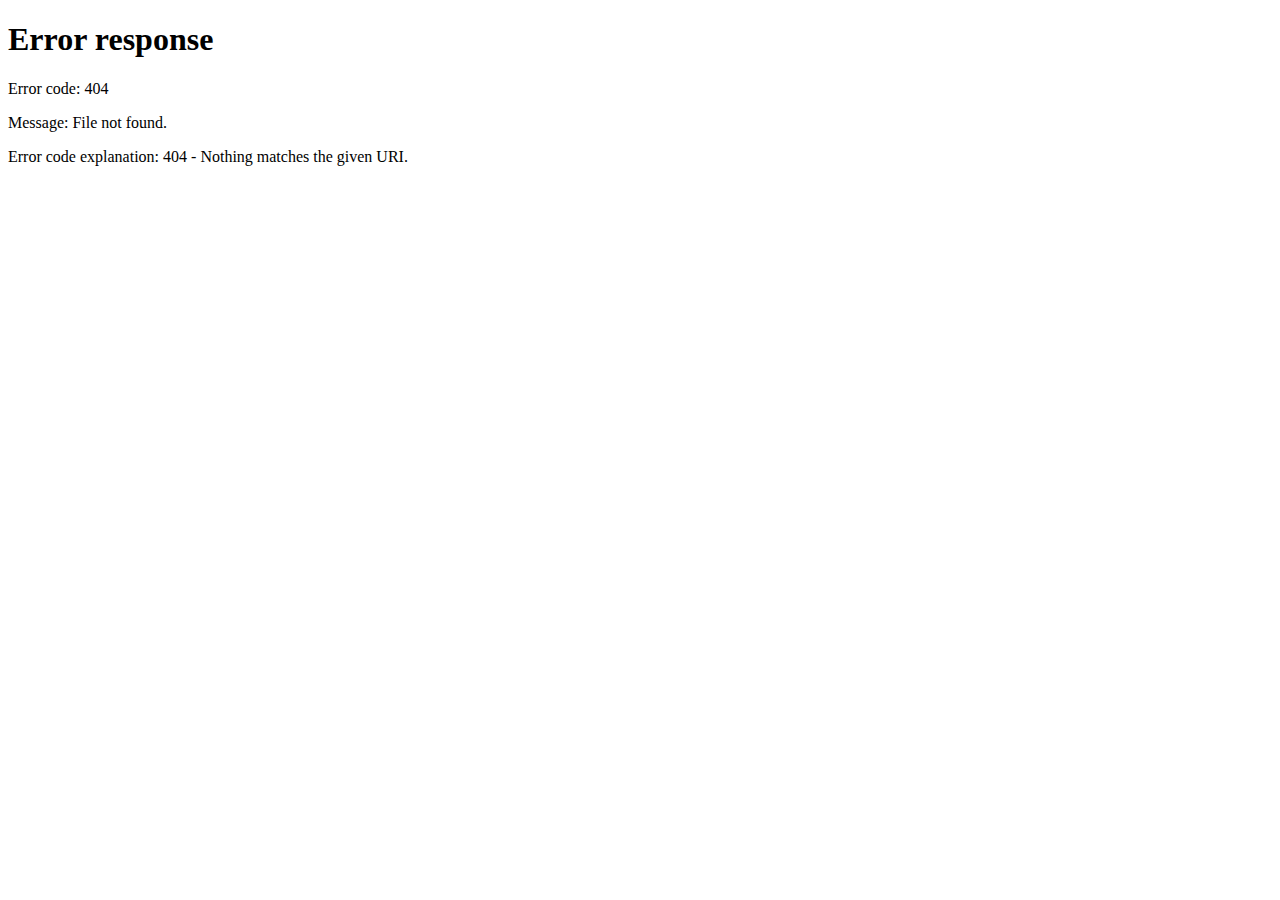
==== index.html @ b24974b9 "Proposition" ====
<!DOCTYPE HTML>
<html style="height: 100%;" lang="en-US">
<head>
    
    <meta http-equiv="Content-Type" content="text/html;charset=utf-8">
    <!-- Created using Storyline 3 - http://www.articulate.com  -->
    <!-- version: 3.2.13213.0 -->

    <title>The Language of Proposition</title>
    <style>
        body {
            background: #ffffff;
            overflow: hidden;
        }

        html, body, table {
            height: 100%;
            width: 100%;
            margin: 0;
            padding: 0;
            border: 0;
        }

        table td {
            vertical-align: middle;
            text-align: center;
        }

        #nosupport {
            background: #f5f5f5;
            margin: 50px 65px;
            border: 1px solid #d5d5d5;
            width: calc(100% - 130px);
            height: calc(100% - 100px);
        }

        p {
            font-family: 'Helvetica Neue', Helvetica, Arial, Verdana, sans-serif;
            font-size: 12pt;
            color: #303030;
        }

        a {
            color: #2D9DDA;
            text-decoration: none !important;
        }

    </style>
    <script>
        var html5Supported = true,
                showWarning = false;

        function displayWarning() {
            if (showWarning) {
                document.getElementById('nosupport').style.visibility = 'visible';
            }
        }

    </script>
    <!--[if lte IE 9]><script>html5Supported = false;</script><![endif]-->

    <script type="text/javascript">

        (function () {

            var settings = {
                lmsEnabled: true,
                tincanEnabled: false,
                aoEnabled: false,
                runtimeOrder: [{"type":"html5","url":"story_html5.html"}],
                warnOnCommitFail: false
            };

            var PARAM_WARN_ON_COMMIT = {name: 'warncommit', value: 1},
                    PARAM_LMS = {name: 'lms', value: 1},
                    PARAM_TINCAN = {name: 'tincan', value: true},
                    PARAM_AO = {name: 'aosupport', value: true};

            var detection = {
                agent: navigator.userAgent,

                flashEnabled: function () {
                    var description, version, flashAX,
                            plugin = navigator.plugins["Shockwave Flash"];

                    if (plugin != null) {
                        description = plugin.description.split(" ");
                        version = Number(description[description.length - 2]);

                        return (version >= 10) || isNaN(version);
                    } else {
                        try {
                            flashAX = new ActiveXObject("ShockwaveFlash.ShockwaveFlash.10");
                            return (flashAX != null);
                        } catch (e) {
                        }
                    }

                    return false;
                },

                html5Enabled: function () {
                    return html5Supported;
                },

                ampEnabled: function () {
                    return ((this.isIOS() && this.isIPad()) || this.isAndroid());
                },

                isIOS: function () {
                    return (this.agent.indexOf("AppleWebKit/") > -1 && this.agent.indexOf("Mobile/") > -1)
                },

                isAndroid: function () {
                    return (this.agent.indexOf("Android") > -1);
                },

                isIPad: function () {
                    return (this.agent.indexOf("iPad") > -1);
                }
            };

            var router = {

                init: function () {
                    var i,
                            redirected = false,
                            order = settings.runtimeOrder,
                            launchMap = {
                                flash: {
                                    isEnabled: 'flashEnabled',
                                    getParams: 'getFlashParams',
                                    delim: '?'
                                },
                                html5: {
                                    isEnabled: 'html5Enabled',
                                    getParams: 'getHtml5Params',
                                    delim: '?'
                                },
                                amp: {
                                    isEnabled: 'ampEnabled',
                                    getParams: 'getAmpParams',
                                    delim: '#'
                                }
                            };

                    if (document.location.search.toLowerCase().indexOf('forceflash') != -1) {
                        this.moveFlashToStartOfOrder(order);
                    }

                    for (i = 0; i < order.length; i++) {
                        var launchInfo = launchMap[order[i].type],
                                url = order[i].url;

                        if (detection[launchInfo.isEnabled]()) {
                            this.redirect(url, this[launchInfo.getParams](), launchInfo.delim);
                            redirected = true;
                            break;
                        }
                    }

                    if (!redirected) {
                        showWarning = true;
                    }
                },

                moveFlashToStartOfOrder: function (order) {
                    var i,
                        flashIndex = -1;
                    for (i = 0; i < order.length; i++) {
                        if (order[i].type == "flash") {
                            flashIndex = i;
                            break;
                        }
                    }
                    if (flashIndex != -1) {
                        order.splice(0, 0, order.splice(flashIndex, 1)[0]);
                    }
                },

                getQueryString: function (params) {
                    params = params || [];
                    var i,
                            queryString = document.location.search.substr(1),
                            paramArr = queryString.length > 0 ? queryString.split('&') : [];

                    for (i = 0; i < params.length; i++) {
                        paramArr.push([params[i].name, params[i].value].join('='));
                    }

                    return paramArr.join('&');
                },

                formatUrl: function (url, params, delim) {
                    delim = delim || '?';

                    var queryString = this.getQueryString(params);

                    if (queryString != null && queryString.length > 0) {
                        return [url, queryString].join(delim);
                    }

                    return url;
                },

                redirect: function (url, params, delim) {
                    window.location.replace(this.formatUrl(url, params, delim));
                },

                getFlashParams: function () {
                    return [];
                },

                getHtml5Params: function () {
                    var params = [];
                    if (settings.tincanEnabled) {
                        params.push(PARAM_TINCAN);
                    } else if (settings.lmsEnabled) {
                        params.push(PARAM_LMS);
                        if (settings.warnOnCommitFail) {
                            params.push(PARAM_WARN_ON_COMMIT);
                        }
                    }

                    return params;
                },

                getAmpParams: function () {
                    var tincanProto = settings.aoEnabled || settings.tincanEnabled,
                            params = [];
                    // build AMP params
                    if (tincanProto) {
                        params.push(PARAM_TINCAN);
                        if (settings.aoEnabled) {
                            params.push(PARAM_AO);
                        }
                    }
                    return params;
                }
            };

            router.init();
        })();

    </script>
</head>
<body onload="displayWarning()" style="height: 100%;">
<div id="nosupport" style="visibility: hidden;">
    <table>
        <tr>
            <td>
                <p>
                    <svg xmlns="http://www.w3.org/2000/svg" width="90.2" height="74.9" viewBox="0 0 90 75" version="1.1">
                        <g transform="scale(.1)">
                            <path d="m409 7c54-25 106 20 130 66 106 170 213 340 320 510 17 28 32 63 19 96-14 36-55 51-91 51-224 1-448 0-672 0-35 1-76-3-100-33-26-32-15-77 5-108 107-173 216-344 324-517 16-26 35-53 65-65z"
                                  fill="#4c4c4c"/>
                            <path d="m419 57c26-20 55 4 68 27 109 174 218 348 328 522 9 17 23 35 17 55-11 20-36 18-55 19-224 0-447 0-670 0-20-1-46 1-57-19-5-18 6-34 14-48 109-174 218-348 327-522 9-12 17-25 28-34z"
                                  fill="#f5f5f5"/>
                            <path d="m429 179c25-12 58 8 56 35-1 81-5 161-10 242 2 32-49 39-57 9-7-73-6-146-11-219-1-24-4-56 22-67zM430 539 430 539 430 539c45-24 80 53 32 72-45 24-80-53-32-72z"
                                  fill="#4c4c4c"/>
                        </g>
                    </svg>
                </p>
                <p>This course cannot be played because your web browser does not support HTML5.</p>
                <p><a href=""></a></p>

            </td>
        </tr>
    </table>
</div>
</body>
</html>
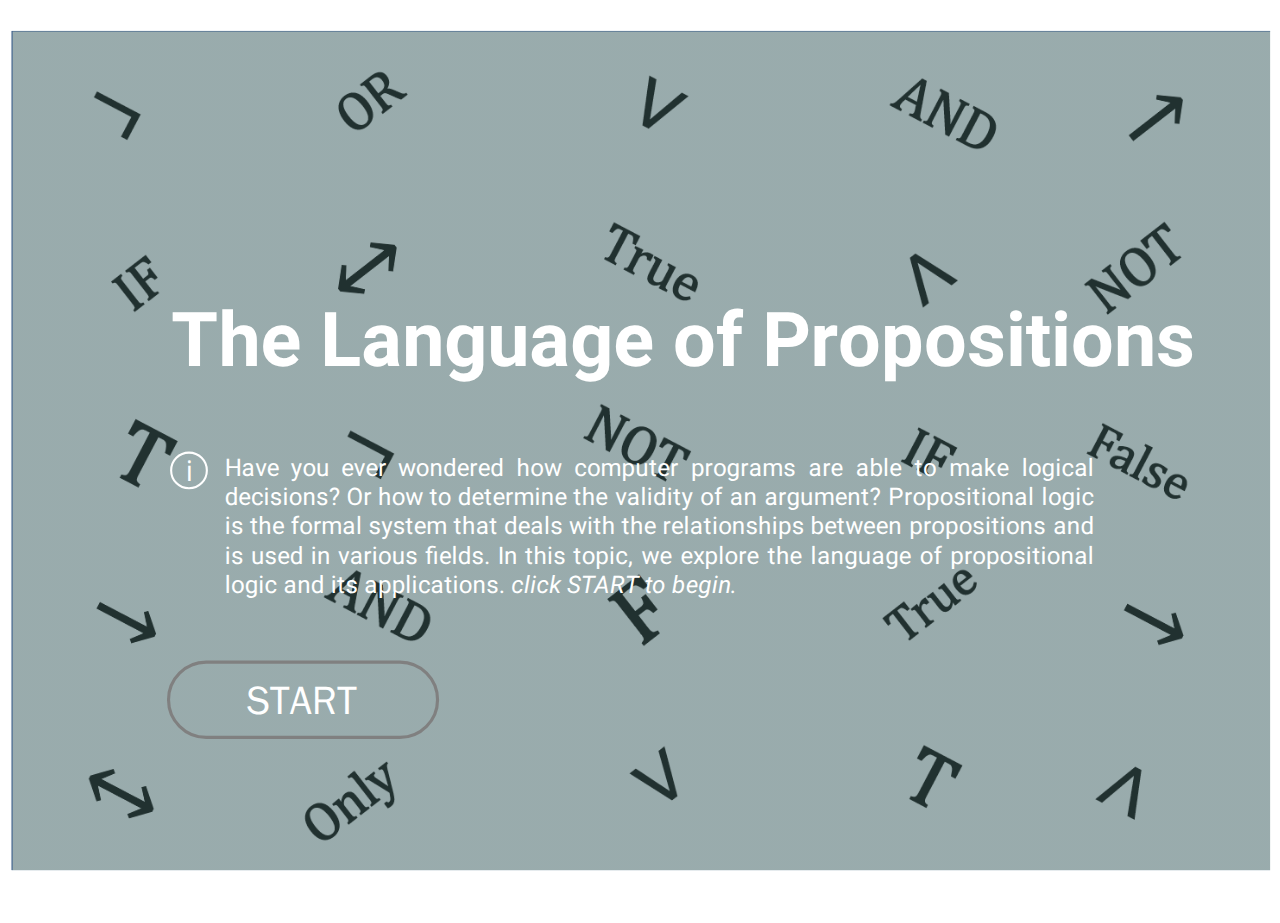
==== commit f564713e: "change" ====
--- a/index.html
+++ b/index.html
@@ -1,272 +1,105 @@
-<!DOCTYPE HTML>
-<html style="height: 100%;" lang="en-US">
+<!doctype html>
+<html lang="en-US">
 <head>
+  <meta charset="utf-8" />
+  <!-- Created using Storyline 3 - http://www.articulate.com  -->
+  <!-- version: 3.2.13213.0 -->
+  <title>The Language of Proposition</title>
+  <meta http-equiv="x-ua-compatible" content="IE=edge" />
+  <meta name="viewport" content="width=device-width, initial-scale=1.0, user-scalable=no, minimal-ui" />
+  <meta name="apple-mobile-web-app-capable" content="yes" />
+
+  <style rel="stylesheet" data-noprefix>.slide-loader{position:absolute;pointer-events:none;left:50%;top:50%;-webkit-animation:spin 1.8s linear infinite;-moz-animation:spin 1.8s linear infinite;-ms-animation:spin 1.8s linear infinite;animation:spin 1.8s linear infinite;width:100px;height:100px;-webkit-transform:translate(-50%, -50%);z-index:10000;background:transparent url("[data-uri]") no-repeat center center}.mobile-chrome-warning{position:fixed;width:300px;height:75px;bottom:0px;background:rgba(0,0,0,0.0001);display:none;pointer-events:none}.mobile-chrome-warning-btn{position:absolute;left:-16px;top:-15px;width:107px;height:107px;background:rgba(0,0,0,0.6);border-radius:50%;border:1px solid rgba(255,255,255,0.2);pointer-events:all;-webkit-transform:scale(0.6)}.mobile-chrome-warning-btn svg{position:absolute;left:60%;top:58%;-webkit-transform:translate(-50%, -50%)}.mobile-chrome-warning-bubble{position:relative;color:white;padding:10px;background:rgba(0,0,0,0.8);border-radius:5px;float:left;margin-left:100px;margin-top:15px;pointer-events:none}.mobile-chrome-warning-bubble:before{position:absolute;top:8.5px;left:-20px;width:30px;height:30px;content:'';display:block;width:0;height:0;border-style:solid;border-width:12.5px 20px 12.5px 0;border-color:transparent rgba(0,0,0,0.8) transparent transparent;pointer-events:none}.is-mobile .swipe-resume-arrow{position:fixed;top:30%;left:50%;-webkit-transform:translate(-50%, 0);width:12%}.is-mobile .mobile-chrome-warning-text{position:fixed;top:56%;left:50%;-webkit-transform:translate(-50%, 0);height:30%;width:80%;line-height:43px;text-align:center;color:#aeb7bd;word-break:break-word;font-size:20px}.slide-loader .mobile-loader-dot{display:none}@-ms-keyframes spin{from{-ms-transform:translate(-50%, -50%) rotate(0deg)}to{-ms-transform:translate(-50%, -50%) rotate(360deg)}}@-moz-keyframes spin{from{-moz-transform:translate(-50%, -50%) rotate(0deg)}to{-moz-transform:translate(-50%, -50%) rotate(360deg)}}@-webkit-keyframes spin{from{-webkit-transform:translate(-50%, -50%) rotate(0deg)}to{-webkit-transform:translate(-50%, -50%) rotate(360deg)}}@keyframes spin{from{transform:translate(-50%, -50%) rotate(0deg)}to{transform:translate(-50%, -50%) rotate(360deg)}}body.is-mobile,body.is-theme-unified{background:black}body.is-theme-unified{background:#1b1a1a}.is-mobile .load-container,.is-theme-unified .load-container{position:absolute;left:0;top:0;width:100%;height:100%;background-color:rgba(0,0,0,0.5);z-index:1;visibility:visible;-webkit-transition:visibility 250ms, opacity 250ms linear;-moz-transition:visibility 250ms, opacity 250ms linear;-mz-transition:visibility 250ms, opacity 250ms linear;transition:visibility 250ms, opacity 250ms linear}.is-mobile .hide-slide-loader .load-container,.is-theme-unified .hide-slide-loader .load-container{opacity:0;visibility:hidden}.is-mobile .slide-loader,.is-theme-unified .slide-loader{-webkit-animation:none;-moz-animation:none;-ms-animation:none;animation:none;background:none;text-align:center;width:120px;height:80px;top:60%}.is-theme-unified .slide-loader{top:50%}.is-mobile .slide-loader .mobile-loader-dot,.is-theme-unified .slide-loader .mobile-loader-dot{width:30px;height:30px;background-color:white;border-radius:100%;display:inline-block;-webkit-animation:slide-loader 1s ease-in-out 0s infinite both;-moz-animation:slide-loader 1s ease-in-out 0s infinite both;-ms-animation:slide-loader 1s ease-in-out 0s infinite both;animation:slide-loader 1s ease-in-out 0s infinite both}.is-mobile .slide-loader .dot1,.is-theme-unified .slide-loader .dot1{-webkit-animation-delay:-0.2s;-moz-animation-delay:-0.2s;-ms-animation-delay:-0.2s;animation-delay:-0.2s}.is-mobile .slide-loader .dot2,.is-theme-unified .slide-loader .dot2{-webkit-animation-delay:-0.1s;-moz-animation-delay:-0.1s;-ms-animation-delay:-0.1s;animation-delay:-0.1s}@-ms-keyframes slide-loader{0%,80%,100%{-ms-transform:scale(0.6)}40%{-ms-transform:scale(0)}}@-moz-keyframes slide-loader{0%,80%,100%{-moz-transform:scale(0.6)}40%{-moz-transform:scale(0)}}@-webkit-keyframes slide-loader{0%,80%,100%{-webkit-transform:scale(0.6)}40%{-webkit-transform:scale(0)}}@keyframes slide-loader{0%,80%,100%{transform:scale(0.6)}40%{transform:scale(0)}}.mobile-load-title-overlay{display:none}.is-mobile .mobile-load-title-overlay{display:block;position:fixed;top:0;right:0;bottom:0;left:0;z-index:999;pointer-events:none}.is-mobile .mobile-load-title-overlay .mobile-load-title{position:relative;height:30%;width:80%;margin:0 auto;line-height:43px;text-align:center;color:#aeb7bd;word-break:break-word}@media only screen and (min-width: 320px) and (orientation: landscape){.is-mobile .mobile-load-title{font-size:28.8px;-moz-transform:translateY(33%);-ms-transform:translateY(33%);-webkit-transform:translateY(33%);transform:translateY(33%)}}@media only screen and (min-width: 320px) and (orientation: portrait){.is-mobile .slide-loader{top:55%}.is-mobile .mobile-load-title{font-size:28.8px;-moz-transform:translateY(35%);-ms-transform:translateY(35%);-webkit-transform:translateY(35%);transform:translateY(35%)}}
+</style>
+
+  
+</head>
+<body class="cs-HTML is-theme-classic" role="application">
+  <!-- 360 -->
+  <script>!function(e){var i=/iPhone/i,o=/iPod/i,n=/iPad/i,t=/(?=.*\bAndroid\b)(?=.*\bMobile\b)/i,d=/Android/i,s=/(?=.*\bAndroid\b)(?=.*\bSD4930UR\b)/i,b=/(?=.*\bAndroid\b)(?=.*\b(?:KFOT|KFTT|KFJWI|KFJWA|KFSOWI|KFTHWI|KFTHWA|KFAPWI|KFAPWA|KFARWI|KFASWI|KFSAWI|KFSAWA)\b)/i,r=/IEMobile/i,h=/(?=.*\bWindows\b)(?=.*\bARM\b)/i,a=/BlackBerry/i,l=/BB10/i,p=/Opera Mini/i,f=/(CriOS|Chrome)(?=.*\bMobile\b)/i,u=/(?=.*\bFirefox\b)(?=.*\bMobile\b)/i,c=new RegExp("(?:Nexus 7|BNTV250|Kindle Fire|Silk|GT-P1000)","i"),w=function(e,i){return e.test(i)},A=function(e){var A=e||navigator.userAgent,v=A.split("[FBAN");return"undefined"!=typeof v[1]&&(A=v[0]),this.apple={phone:w(i,A),ipod:w(o,A),tablet:!w(i,A)&&w(n,A),device:w(i,A)||w(o,A)||w(n,A)},this.amazon={phone:w(s,A),tablet:!w(s,A)&&w(b,A),device:w(s,A)||w(b,A)},this.android={phone:w(s,A)||w(t,A),tablet:!w(s,A)&&!w(t,A)&&(w(b,A)||w(d,A)),device:w(s,A)||w(b,A)||w(t,A)||w(d,A)},this.windows={phone:w(r,A),tablet:w(h,A),device:w(r,A)||w(h,A)},this.other={blackberry:w(a,A),blackberry10:w(l,A),opera:w(p,A),firefox:w(u,A),chrome:w(f,A),device:w(a,A)||w(l,A)||w(p,A)||w(u,A)||w(f,A)},this.seven_inch=w(c,A),this.any=this.apple.device||this.android.device||this.windows.device||this.other.device||this.seven_inch,this.phone=this.apple.phone||this.android.phone||this.windows.phone,this.tablet=this.apple.tablet||this.android.tablet||this.windows.tablet,"undefined"==typeof window?this:void 0},v=function(){var e=new A;return e.Class=A,e};"undefined"!=typeof module&&module.exports&&"undefined"==typeof window?module.exports=A:"undefined"!=typeof module&&module.exports&&"undefined"!=typeof window?module.exports=v():"function"==typeof define&&define.amd?define("isMobile",[],e.isMobile=v()):e.isMobile=v()}(this);</script>
+  <script>window.isMobile.any&&document.body.classList.add('is-mobile')</script>
+
+  <div id="preso"></div>
+  <script>
+    window.globals = {
+      DATA_PATH_BASE: '',
+      lmsPresent: true,
+      tinCanPresent: false,
+      aoSupport: false,
+      scale: 'show all',
+      captureRc: false,
+      browserSize: 'optimal',
+      features: '',
+      themeName: 'classic'
+    };
     
-    <meta http-equiv="Content-Type" content="text/html;charset=utf-8">
-    <!-- Created using Storyline 3 - http://www.articulate.com  -->
-    <!-- version: 3.2.13213.0 -->
+  </script>
+  <script SRC="story_content/user.js" TYPE="text/javascript"></script>
+  <div class="slide-loader"></div>
 
-    <title>The Language of Proposition</title>
-    <style>
-        body {
-            background: #ffffff;
-            overflow: hidden;
-        }
+  <script type="text/javascript">
+    if (window.isMobile.any || window.globals.themeName === 'unified') { var doc = document, loader = doc.body.querySelector('.slide-loader'); [ 1, 2, 3 ].forEach(function(n) { var d = doc.createElement('div'); d.classList.add('mobile-loader-dot'); d.classList.add('dot' + n); loader.appendChild(d);
+      });
+    }
+  </script>
 
-        html, body, table {
-            height: 100%;
-            width: 100%;
-            margin: 0;
-            padding: 0;
-            border: 0;
-        }
+  <div class="mobile-load-title-overlay">
+    <div class="mobile-load-title">The Language of Proposition</div>
+  </div>
+  <script>
+    
+    if (window.autoSpider && window.vInterfaceObject) {
+      document.querySelector('.mobile-load-title-overlay').style.display = 'none';
+    }
+  </script>
 
-        table td {
-            vertical-align: middle;
-            text-align: center;
-        }
+  <div class="mobile-chrome-warning">
+    <div class="mobile-chrome-warning-btn">
+        <svg xmlns="http://www.w3.org/2000/svg" version="1.1" xmlns:xlink="http://www.w3.org/1999/xlink" preserveAspectRatio="none" x="0px" y="0px" width="107px" height="78px" viewBox="0 0 107 78">
 
-        #nosupport {
-            background: #f5f5f5;
-            margin: 50px 65px;
-            border: 1px solid #d5d5d5;
-            width: calc(100% - 130px);
-            height: calc(100% - 100px);
-        }
+          <g id="mobile-chrome-warning-arrow">
+            <path fill="white" stroke="none" d="
+            M 24.1 31.4
+            L 12.05 15.85 0 31.4 8.3 31.4 8.3 54 15.25 54 15.25 31.4 24.1 31.4 Z"/>
+          </g>
 
-        p {
-            font-family: 'Helvetica Neue', Helvetica, Arial, Verdana, sans-serif;
-            font-size: 12pt;
-            color: #303030;
-        }
+          <path id="mobile-chrome-warning-hand" stroke="white" stroke-width="2" stroke-linejoin="round" stroke-linecap="round" fill="none" d="
+          M 37.55 16.1
+          Q 36.3 14.8 36.3 13.1 36.3 11.45 37.55 10.15 38.85 8.9 40.55 8.9 42.2 8.9 43.5 10.15
+          L 46.75 13.375 46.75 13.35
+          Q 45.5 12.05 45.5 10.35 45.5 8.7 46.75 7.4 48.05 6.15 49.75 6.15 51.4 6.15 52.7 7.4
+          L 57 11.65
+          Q 56.05 10.4828125 56.05 9 56.05 7.3 57.3 6 58.6 4.8 60.3 4.8 62 4.8 63.3 6
+          L 74.3 17
+          Q 76.3 19.05 77.5 21.55 78.75 24.05 79.1 26.9 79.4 29.7 80.65 32.25 81.85 34.75 83.85 36.75
+          L 85.6 38.5 69.5 54.6
+          Q 68.25 53.35 66.5 52.1 64.75 50.8 62.85 49.85 60.95 48.85 59.25 48.5
+          L 32 42.5
+          Q 31.15 42.3 30.45 41.8 29.1 40.8 28.85 39.3 28.6 37.85 29.35 36.55 30.05 35.25 31.65 34.7
+          L 31.9 34.65
+          Q 32.55 34.45 33.25 34.45
+          L 44.3 34.9 17.65 8.2
+          Q 16.4 6.9 16.4 5.2 16.4 3.55 17.65 2.25 18.95 1 20.65 1 22.3 1 23.6 2.25
+          L 37.55 16.1 39.2 17.75
+          M 58.95 13.65
+          L 58.075 12.775 57.3 12
+          Q 57.140234375 11.833984375 57 11.65
+          L 58.075 12.775
+          M 46.75 13.375
+          L 48.4 15"/>
 
-        a {
-            color: #2D9DDA;
-            text-decoration: none !important;
-        }
+        </svg>
+      </div>
 
-    </style>
-    <script>
-        var html5Supported = true,
-                showWarning = false;
+      <div class="mobile-chrome-warning-bubble">
+        Drag up for fullscreen
+      </div>
+  </div>
 
-        function displayWarning() {
-            if (showWarning) {
-                document.getElementById('nosupport').style.visibility = 'visible';
-            }
-        }
+  
 
-    </script>
-    <!--[if lte IE 9]><script>html5Supported = false;</script><![endif]-->
-
-    <script type="text/javascript">
-
-        (function () {
-
-            var settings = {
-                lmsEnabled: true,
-                tincanEnabled: false,
-                aoEnabled: false,
-                runtimeOrder: [{"type":"html5","url":"story_html5.html"}],
-                warnOnCommitFail: false
-            };
-
-            var PARAM_WARN_ON_COMMIT = {name: 'warncommit', value: 1},
-                    PARAM_LMS = {name: 'lms', value: 1},
-                    PARAM_TINCAN = {name: 'tincan', value: true},
-                    PARAM_AO = {name: 'aosupport', value: true};
-
-            var detection = {
-                agent: navigator.userAgent,
-
-                flashEnabled: function () {
-                    var description, version, flashAX,
-                            plugin = navigator.plugins["Shockwave Flash"];
-
-                    if (plugin != null) {
-                        description = plugin.description.split(" ");
-                        version = Number(description[description.length - 2]);
-
-                        return (version >= 10) || isNaN(version);
-                    } else {
-                        try {
-                            flashAX = new ActiveXObject("ShockwaveFlash.ShockwaveFlash.10");
-                            return (flashAX != null);
-                        } catch (e) {
-                        }
-                    }
-
-                    return false;
-                },
-
-                html5Enabled: function () {
-                    return html5Supported;
-                },
-
-                ampEnabled: function () {
-                    return ((this.isIOS() && this.isIPad()) || this.isAndroid());
-                },
-
-                isIOS: function () {
-                    return (this.agent.indexOf("AppleWebKit/") > -1 && this.agent.indexOf("Mobile/") > -1)
-                },
-
-                isAndroid: function () {
-                    return (this.agent.indexOf("Android") > -1);
-                },
-
-                isIPad: function () {
-                    return (this.agent.indexOf("iPad") > -1);
-                }
-            };
-
-            var router = {
-
-                init: function () {
-                    var i,
-                            redirected = false,
-                            order = settings.runtimeOrder,
-                            launchMap = {
-                                flash: {
-                                    isEnabled: 'flashEnabled',
-                                    getParams: 'getFlashParams',
-                                    delim: '?'
-                                },
-                                html5: {
-                                    isEnabled: 'html5Enabled',
-                                    getParams: 'getHtml5Params',
-                                    delim: '?'
-                                },
-                                amp: {
-                                    isEnabled: 'ampEnabled',
-                                    getParams: 'getAmpParams',
-                                    delim: '#'
-                                }
-                            };
-
-                    if (document.location.search.toLowerCase().indexOf('forceflash') != -1) {
-                        this.moveFlashToStartOfOrder(order);
-                    }
-
-                    for (i = 0; i < order.length; i++) {
-                        var launchInfo = launchMap[order[i].type],
-                                url = order[i].url;
-
-                        if (detection[launchInfo.isEnabled]()) {
-                            this.redirect(url, this[launchInfo.getParams](), launchInfo.delim);
-                            redirected = true;
-                            break;
-                        }
-                    }
-
-                    if (!redirected) {
-                        showWarning = true;
-                    }
-                },
-
-                moveFlashToStartOfOrder: function (order) {
-                    var i,
-                        flashIndex = -1;
-                    for (i = 0; i < order.length; i++) {
-                        if (order[i].type == "flash") {
-                            flashIndex = i;
-                            break;
-                        }
-                    }
-                    if (flashIndex != -1) {
-                        order.splice(0, 0, order.splice(flashIndex, 1)[0]);
-                    }
-                },
-
-                getQueryString: function (params) {
-                    params = params || [];
-                    var i,
-                            queryString = document.location.search.substr(1),
-                            paramArr = queryString.length > 0 ? queryString.split('&') : [];
-
-                    for (i = 0; i < params.length; i++) {
-                        paramArr.push([params[i].name, params[i].value].join('='));
-                    }
-
-                    return paramArr.join('&');
-                },
-
-                formatUrl: function (url, params, delim) {
-                    delim = delim || '?';
-
-                    var queryString = this.getQueryString(params);
-
-                    if (queryString != null && queryString.length > 0) {
-                        return [url, queryString].join(delim);
-                    }
-
-                    return url;
-                },
-
-                redirect: function (url, params, delim) {
-                    window.location.replace(this.formatUrl(url, params, delim));
-                },
-
-                getFlashParams: function () {
-                    return [];
-                },
-
-                getHtml5Params: function () {
-                    var params = [];
-                    if (settings.tincanEnabled) {
-                        params.push(PARAM_TINCAN);
-                    } else if (settings.lmsEnabled) {
-                        params.push(PARAM_LMS);
-                        if (settings.warnOnCommitFail) {
-                            params.push(PARAM_WARN_ON_COMMIT);
-                        }
-                    }
-
-                    return params;
-                },
-
-                getAmpParams: function () {
-                    var tincanProto = settings.aoEnabled || settings.tincanEnabled,
-                            params = [];
-                    // build AMP params
-                    if (tincanProto) {
-                        params.push(PARAM_TINCAN);
-                        if (settings.aoEnabled) {
-                            params.push(PARAM_AO);
-                        }
-                    }
-                    return params;
-                }
-            };
-
-            router.init();
-        })();
-
-    </script>
-</head>
-<body onload="displayWarning()" style="height: 100%;">
-<div id="nosupport" style="visibility: hidden;">
-    <table>
-        <tr>
-            <td>
-                <p>
-                    <svg xmlns="http://www.w3.org/2000/svg" width="90.2" height="74.9" viewBox="0 0 90 75" version="1.1">
-                        <g transform="scale(.1)">
-                            <path d="m409 7c54-25 106 20 130 66 106 170 213 340 320 510 17 28 32 63 19 96-14 36-55 51-91 51-224 1-448 0-672 0-35 1-76-3-100-33-26-32-15-77 5-108 107-173 216-344 324-517 16-26 35-53 65-65z"
-                                  fill="#4c4c4c"/>
-                            <path d="m419 57c26-20 55 4 68 27 109 174 218 348 328 522 9 17 23 35 17 55-11 20-36 18-55 19-224 0-447 0-670 0-20-1-46 1-57-19-5-18 6-34 14-48 109-174 218-348 327-522 9-12 17-25 28-34z"
-                                  fill="#f5f5f5"/>
-                            <path d="m429 179c25-12 58 8 56 35-1 81-5 161-10 242 2 32-49 39-57 9-7-73-6-146-11-219-1-24-4-56 22-67zM430 539 430 539 430 539c45-24 80 53 32 72-45 24-80-53-32-72z"
-                                  fill="#4c4c4c"/>
-                        </g>
-                    </svg>
-                </p>
-                <p>This course cannot be played because your web browser does not support HTML5.</p>
-                <p><a href=""></a></p>
-
-            </td>
-        </tr>
-    </table>
-</div>
+  <link rel="stylesheet" href="html5/lib/stylesheets/main.min.css" data-noprefix />
+  <link rel="stylesheet" href="html5/data/css/output.min.css" data-noprefix />
+  <script data-main="app/scripts/init.generated" src="html5/lib/scripts/app.min.js"></script>
 </body>
-</html>+</html>
--- a/html5/lib/stylesheets/main.min.css
+++ b/html5/lib/stylesheets/main.min.css
@@ -0,0 +1 @@
+html{font-size:100%;line-height:1.5em}html{font-family:sans-serif;-ms-text-size-adjust:100%;-webkit-text-size-adjust:100%}body{margin:0}article,aside,details,figcaption,figure,footer,header,hgroup,main,menu,nav,section,summary{display:block}audio,canvas,progress,video{display:inline-block;*display:inline;*zoom:1;vertical-align:baseline}audio:not([controls]){display:none;height:0}[hidden]{display:none}template{display:none}a{background-color:transparent}a:active,a:hover{outline:0}abbr[title]{border-bottom:1px dotted}b,strong{font-weight:bold}blockquote{margin:1.5em 40px}dfn{font-style:italic}h1{font-size:2em;line-height:1.5em;margin-top:.75em;margin-bottom:.75em}h2{font-size:1.5em;line-height:2em;margin-top:1em;margin-bottom:1em}h3{font-size:1.17em;line-height:1.28205em;margin-top:1.28205em;margin-bottom:1.28205em}h4{font-size:1em;line-height:1.5em;margin-top:1.5em;margin-bottom:1.5em}h5{font-size:.83em;line-height:1.80723em;margin-top:1.80723em;margin-bottom:1.80723em}h6{font-size:.67em;line-height:2.23881em;margin-top:2.23881em;margin-bottom:2.23881em}mark{background:#ff0;color:#000}p,pre{margin:1.5em 0}small{font-size:80%}sub,sup{font-size:75%;line-height:0;position:relative;vertical-align:baseline}sup{top:-0.5em}sub{bottom:-0.25em}dl,menu,ol,ul{margin:1.5em 0}dd{margin:0 0 0 40px}menu,ol,ul{padding:0 0 0 40px}nav ul,nav ol{list-style:none;list-style-image:none}img{border:0;-ms-interpolation-mode:bicubic}svg:not(:root){overflow:hidden}figure{margin:1.5em 40px}hr{-moz-box-sizing:content-box;-webkit-box-sizing:content-box;box-sizing:content-box;height:0}pre{overflow:auto}code,kbd,pre,samp{font-family:monospace, monospace;font-size:1em}form{margin:0}button,input,optgroup,select,textarea{color:inherit;font:inherit;margin:0;*font-family:sans-serif;*vertical-align:middle}button{overflow:visible}button,select{text-transform:none}button,html input[type="button"],input[type="reset"],input[type="submit"]{-webkit-appearance:button;cursor:pointer;*overflow:visible}button[disabled],html input[disabled]{cursor:default}button::-moz-focus-inner,input::-moz-focus-inner{border:0;padding:0}input{line-height:normal}input[type="checkbox"],input[type="radio"]{-moz-box-sizing:border-box;-webkit-box-sizing:border-box;box-sizing:border-box;padding:0;*height:13px;*width:13px}input[type="number"]::-webkit-inner-spin-button,input[type="number"]::-webkit-outer-spin-button{height:auto}input[type="search"]{-webkit-appearance:textfield;-moz-box-sizing:content-box;-webkit-box-sizing:content-box;box-sizing:content-box}input[type="search"]::-webkit-search-cancel-button,input[type="search"]::-webkit-search-decoration{-webkit-appearance:none}fieldset{margin:0 2px;border-color:#c0c0c0;border-top-width:.0625em;border-top-style:solid;padding-top:.4625em;border-bottom-width:.0625em;border-bottom-style:solid;padding-bottom:.9125em;border-left-width:.0625em;border-left-style:solid;padding-left:.875em;border-right-width:.0625em;border-right-style:solid;padding-right:.875em}legend{border:0;padding:0;*margin-left:-7px}textarea{overflow:auto}optgroup{font-weight:bold}table{border-collapse:collapse;border-spacing:0}td,th{padding:0}div.popup-pane p strong,div.popup-pane p em,.presenter-name{white-space:nowrap;overflow:hidden;text-overflow:ellipsis}.offscreen{position:absolute;left:-9999px !important}.invisible{visibility:hidden !important}.visible{visibility:visible !important}.transparent{opacity:0 !important}.hidden{display:none !important}.accessibility,.slider{position:absolute;top:0;left:0;height:1px;width:1px;overflow:hidden;opacity:0}.accessibility:focus,.slider:focus{outline:none}.scrollable,.is-desktop .panel-content,.is-desktop .panel-section-content{overflow:auto}.focused{outline:none !important}rect.focused{fill:none;outline:none !important;stroke:yellow}.align-left{text-align:left !important}.align-right{text-align:right !important}.align-center{text-align:center !important}.align-flex-start{display:-webkit-box;display:-webkit-flex;display:-moz-flex;display:-ms-flexbox;display:flex;-webkit-box-align:start;-ms-flex-align:start;-webkit-align-items:flex-start;-moz-align-items:flex-start;align-items:flex-start}.align-flex-center{display:-webkit-box;display:-webkit-flex;display:-moz-flex;display:-ms-flexbox;display:flex;-webkit-box-align:center;-ms-flex-align:center;-webkit-align-items:center;-moz-align-items:center;align-items:center}.align-flex-end{display:-webkit-box;display:-webkit-flex;display:-moz-flex;display:-ms-flexbox;display:flex;-webkit-box-align:end;-ms-flex-align:end;-webkit-align-items:flex-end;-moz-align-items:flex-end;align-items:flex-end}.inflexible,.is-desktop .controls .relative-nav,.is-desktop .submit-all-button,.tabs,.is-desktop .panel-section-header,.is-desktop .panel-header,.is-desktop .panel-footer,.header-primary{-webkit-box-flex:none;-webkit-flex:none !important;-moz-box-flex:none;-moz-flex:none !important;-ms-flex:none !important;flex:none !important}.auto-flexible{-webkit-box-flex:auto;-webkit-flex:auto !important;-moz-box-flex:auto;-moz-flex:auto !important;-ms-flex:auto !important;flex:auto !important}.initial-flexible{-webkit-box-flex:0;-webkit-flex:0 1 auto !important;-moz-box-flex:0;-moz-flex:0 1 auto !important;-ms-flex:0 1 auto !important;flex:0 1 auto !important}.bleed{padding:0 !important}.unstyled,.is-desktop .btn,.choice-list,.tabs,.is-desktop .outline-list{margin:0;padding:0;list-style:none;border:none;background:none}.force-unstyled,.progress-control .btn-unstyled,.progress-control .choice-list .choice-list-trigger,.choice-list .progress-control .choice-list-trigger,.progress-control .tabs>li>.tabs-trigger{background:none !important;border:none !important;box-shadow:none !important}.text-compact,.choice-list .choice-list-trigger,.tabs>li>.tabs-trigger,.is-desktop .outline-list li a{display:inline-block;max-width:100%;overflow:hidden;white-space:nowrap;text-overflow:ellipsis}.text-rtl,.text-direction-rtl .is-desktop .controls,.text-direction-rtl .is-desktop .controls-group,.text-direction-rtl .tabs,.text-direction-rtl .is-mobile .panel-content,.text-direction-rtl .is-desktop .panel-content,.text-direction-rtl .is-desktop .panel-header,.text-direction-rtl .topmenu-panel{direction:rtl;unicode-bidi:bidi-override;text-align:right}.text-align-sub{vertical-align:sub}.text-align-middle{vertical-align:middle}.ui-draggable{z-index:99}.ui-droppable{z-index:98}.ui-draggable-dragging{z-index:9999}.border-base,input[type='text'],input[type='search'],.is-desktop .btn,.progress-control,.progress-bar-seek,.search-input input[type="search"],.presentation-wrapper:after,.topmenu-tab,.topmenu-panel{border-style:solid;border-width:1px}.cursor-hover:hover,.rotatable:hover{cursor:pointer}.cursor-hover:hover *,.rotatable:hover *{cursor:pointer}.cursor-default{cursor:default !important}.cursor-default *{cursor:default !important}.opaque{pointer-events:all !important}.non-eventable{pointer-events:none}.full-size{height:100%;position:relative;width:100%}.abs{position:absolute}.tweenable{will-change:opacity, transform}*{box-sizing:border-box}html,body{height:100%}html{font-size:62.5%;-webkit-user-select:none;-moz-user-select:none;-ms-user-select:none;user-select:none}body{font-size:1.3rem;line-height:1.2;font-family:sans-serif;overflow:hidden}body.is-desktop.is-too-tall{overflow-y:scroll}body.is-desktop.is-too-wide{overflow-x:scroll}body.is-desktop *{-webkit-font-smoothing:subpixel-antialiasing}body.is-mobile::-webkit-scrollbar,body.is-mobile *::-webkit-scrollbar{-webkit-appearance:none;display:none}a{color:inherit;text-decoration:none}input[type='text'],input[type='search']{border-radius:4px;padding:.3em .5em}hr{position:absolute;top:0;left:0;width:100%;height:1px;background:none;border:0;border-top-style:solid;border-top-width:1px;color:none;margin:0}.is-desktop .grid-center{-webkit-box-pack:center;-ms-flex-pack:center;-webkit-justify-content:center;-moz-justify-content:center;justify-content:center;-webkit-box-align:center;-ms-flex-align:center;-webkit-align-items:center;-moz-align-items:center;align-items:center}.is-desktop .grid-row{max-width:100%;max-height:100%;display:-webkit-box;display:-webkit-flex;display:-moz-flex;display:-ms-flexbox;display:flex;-webkit-box-direction:normal;-webkit-box-orient:horizontal;-webkit-flex-direction:row;-moz-flex-direction:row;-ms-flex-direction:row;flex-direction:row}.is-desktop .grid-row.grid-reverse{-webkit-box-direction:reverse;-webkit-box-orient:horizontal;-webkit-flex-direction:row-reverse;-moz-flex-direction:row-reverse;-ms-flex-direction:row-reverse;flex-direction:row-reverse}.is-desktop .grid-row.grid-horz-center{-webkit-box-pack:center;-ms-flex-pack:center;-webkit-justify-content:center;-moz-justify-content:center;justify-content:center}.is-desktop .grid-row.grid-vert-center{-webkit-box-align:center;-ms-flex-align:center;-webkit-align-items:center;-moz-align-items:center;align-items:center}.is-desktop .grid-row>*{-webkit-box-flex:1;-webkit-flex:1;-moz-box-flex:1;-moz-flex:1;-ms-flex:1;flex:1;max-width:100%}.is-desktop .grid-row-align-start{-webkit-box-pack:start;-ms-flex-pack:start;-webkit-justify-content:flex-start;-moz-justify-content:flex-start;justify-content:flex-start}.is-desktop .grid-row-align-end{-webkit-box-pack:end;-ms-flex-pack:end;-webkit-justify-content:flex-end;-moz-justify-content:flex-end;justify-content:flex-end}.is-desktop .grid-col{max-width:100%;max-height:100%;display:-webkit-box;display:-webkit-flex;display:-moz-flex;display:-ms-flexbox;display:flex;-webkit-box-direction:normal;-webkit-box-orient:vertical;-webkit-flex-direction:column;-moz-flex-direction:column;-ms-flex-direction:column;flex-direction:column}.is-desktop .grid-col.grid-reverse{-webkit-box-direction:reverse;-webkit-box-orient:vertical;-webkit-flex-direction:column-reverse;-moz-flex-direction:column-reverse;-ms-flex-direction:column-reverse;flex-direction:column-reverse}.is-desktop .grid-col.grid-horz-center{-webkit-box-align:center;-ms-flex-align:center;-webkit-align-items:center;-moz-align-items:center;align-items:center}.is-desktop .grid-col.grid-vert-center{-webkit-box-pack:center;-ms-flex-pack:center;-webkit-justify-content:center;-moz-justify-content:center;justify-content:center}.is-desktop .grid-col>*{-webkit-box-flex:1;-webkit-flex:1;-moz-box-flex:1;-moz-flex:1;-ms-flex:1;flex:1;max-height:100%}.caption{font-family:"Open Sans Full", Helvetica, Arial, sans-serif;position:fixed;pointer-events:none;z-index:1;display:flex;align-items:center;flex-direction:column;bottom:0px;margin-bottom:10px;width:60vw;left:50vw;transform:translateX(-50%) translateZ(0)}.caption>div{pointer-events:none;width:100%;text-align:center}.caption p{display:inline-block;pointer-events:none;padding:10px;text-shadow:-1px 0px black, 0px 1px black, 1px 0px black, 0px -1px black;color:#ffffff;border-radius:4px;background:#31373a;margin:0 0 10px 0;padding:10px;text-align:center;line-height:1.5}.caption p p:last-child{margin-bottom:0}.caption p q:before,.caption p q:after{content:''}.is-mobile .caption.caption--centered{-moz-transform:translate(-50%, -50%);-ms-transform:translate(-50%, -50%);-webkit-transform:translate(-50%, -50%);transform:translate(-50%, -50%);bottom:auto}.is-desktop .caption{position:absolute;width:60%;left:50%}.caption-controls{margin-right:10px}.text-direction-rtl .is-desktop .caption-controls{margin-left:10px;margin-right:0}.caption-controls .caption-btn.button-tapped{background:rgba(0,0,0,0.2)}.caption-controls .caption-btn svg{margin-left:2px;margin-top:6px}[class*='icon-']{font-style:normal;display:inline-block}.error-icon{position:absolute;top:5px;left:calc(50% - 32px);height:30px;width:25px;z-index:999}input,textarea{pointer-events:all}input:focus,textarea:focus{outline:none}button{cursor:pointer}button:focus{outline:none}.is-desktop .btn{border-radius:7px;color:inherit;cursor:pointer;display:inline-block;font-weight:bold;height:30px;line-height:28px;min-width:30px;padding:0 8px;text-align:center;text-decoration:none;vertical-align:bottom}.btn-unstyled,.choice-list .choice-list-trigger,.tabs>li>.tabs-trigger{background:none;border:none;color:inherit;display:inline-block;height:inherit;line-height:inherit;padding:0;text-align:inherit}.btn-stretch{width:100%}.is-desktop .controls{-webkit-box-pack:justify;-ms-flex-pack:justify;-webkit-justify-content:space-between;-moz-justify-content:space-between;justify-content:space-between;max-height:30px;min-height:28px;line-height:30px;margin-top:16px;margin-bottom:5px;position:relative}.is-desktop .controls .btn{padding:0 8px 0 6px}.is-desktop .controls .btn:not(.hidden) ~ .btn{margin-left:7px}.text-direction-rtl .is-desktop .controls .btn:not(.hidden) ~ .btn{margin-left:0;margin-right:10px}.text-direction-rtl .is-desktop .controls .btn:first-of-type{margin-left:0}.is-desktop .controls .relative-nav .btn{min-width:71px}.text-direction-rtl .is-desktop .controls-group>.grid-row{-webkit-box-direction:reverse;-webkit-box-orient:horizontal;-webkit-flex-direction:row-reverse;-moz-flex-direction:row-reverse;-ms-flex-direction:row-reverse;flex-direction:row-reverse}.is-desktop .controls-group:not(:last-child){margin-right:10px}.text-direction-rtl .is-desktop .controls-group:not(:last-child){margin-left:10px;margin-right:0}.is-desktop .control-bar{position:relative;border-radius:7px}.is-desktop .control-actions{margin-left:auto;-webkit-box-flex:0;-webkit-flex:0 0 auto;-moz-box-flex:0;-moz-flex:0 0 auto;-ms-flex:0 0 auto;flex:0 0 auto}.is-desktop .control-actions .btn-icon{align-items:center;display:inline-flex;height:28px;margin-right:2px;vertical-align:top;position:relative;left:-5px}.text-direction-rtl .is-desktop .control-actions .btn-icon{margin-right:0;margin-left:2px;left:5px}.is-desktop .control-actions .text+.btn-icon{margin-right:0;margin-left:4px;position:relative;left:4px}.text-direction-rtl .is-desktop .control-actions .text+.btn-icon{margin-right:4px;margin-left:0;left:-1px}.text-direction-rtl .is-desktop .control-actions{margin-left:0;margin-right:auto}.is-desktop .submit-all-button button:not(.hidden){margin-right:7px}.text-direction-rtl .is-desktop .submit-all-button button:not(.hidden){margin-right:0;margin-left:7px}.hide-frame #main-window .controls{display:none}.circle-progress{position:absolute;left:2px;top:11.5px;z-index:-1}.btn.cs-disabled{pointer-events:none;opacity:0.5;cursor:default}.slider-bar{position:absolute;top:auto;bottom:0;height:120px}.slider-bar input[type='range']{box-sizing:content-box;padding:0px;position:absolute;bottom:0;left:50%;-moz-transform-origin:0 50%;-ms-transform-origin:0 50%;-webkit-transform-origin:0 50%;transform-origin:0 50%;-moz-transform:rotate(-90deg);-ms-transform:rotate(-90deg);-webkit-transform:rotate(-90deg);transform:rotate(-90deg);-moz-appearance:none;-webkit-appearance:none;width:100px;height:7px;outline:none}.slider-bar input[type='range']::-webkit-slider-runnable-track{border-style:solid;border-width:1px;height:7px}.slider-bar input[type='range']::-webkit-slider-thumb{-webkit-appearance:none;border-style:solid;border-width:1px;display:block;width:8px;height:20px;margin-top:-7px}.slider-bar input[type='range']::-webkit-slider-thumb:hover{cursor:pointer}.slider-bar input[type='range']::-moz-range-track{border-style:solid;border-width:1px;height:5px}.slider-bar input[type='range']::-moz-range-track:hover{cursor:pointer}.slider-bar input[type='range']::-moz-range-thumb{display:block;border-radius:0;width:5px;height:20px;margin-top:-8px}.slider-bar input[type='range']::-moz-range-thumb:hover{cursor:pointer}.slider-bar input[type='range']::-moz-focus-outer{border:0}@media screen and (min-width: 0\0){.slider-bar input[type='range']{bottom:23px !important;height:22px}.slider-bar input[type='range']::-ms-thumb{margin-top:0}}@supports (-ms-accelerator: true){.slider-bar input[type='range']{bottom:23px !important;height:22px}.slider-bar input[type='range']::-ms-thumb{margin-top:0}}.slider-bar input[type='range']::-ms-track{border-style:solid;border-width:1px;color:transparent;height:7px}.slider-bar input[type='range']::-ms-fill-lower,.slider-bar input[type='range']::-ms-fill-upper{background:transparent}.slider-bar input[type='range']::-ms-thumb{border-style:solid;border-width:1px;width:5px;height:20px}input[type=range]::-ms-tooltip{display:none}.progress-control{height:30px;padding:5px 5px 0}.progress-control .btn-unstyled,.progress-control .choice-list .choice-list-trigger,.choice-list .progress-control .choice-list-trigger,.progress-control .tabs>li>.tabs-trigger{width:24px;height:24px;line-height:24px;text-align:center}.progress-bar{margin:0 5px;position:relative;cursor:pointer;text-align:right;overflow:hidden}.progress-bar-inner{width:100%;height:100%;position:relative}.progress-bar-inner input[type='range']{position:absolute;top:0;left:0;-moz-appearance:none;-webkit-appearance:none;width:100%;height:100%;cursor:pointer;display:block;opacity:0;z-index:2}.text-direction-rtl .progress-bar-inner input[type='range']{transform:scale(-1, 1)}.progress-bar-inner input[type='range']::-moz-range-thumb{border-radius:0;width:1px}.progress-bar-inner input[type='range']::-ms-thumb{border-radius:0;width:1px}.progress-bar-inner input[type='range']::-webkit-slider-thumb{-webkit-appearance:none;border-radius:0;width:1px}.progress-bar-seek{width:100%;height:18px;border-radius:4px;display:block;overflow:hidden;position:relative;z-index:1}.progress-bar-fill{height:100%;position:absolute;top:0;left:0}.progress-bar-elapsed-time{position:absolute;top:0px;right:5px;z-index:1;font-weight:bold;font-size:92.307%;color:#454545}.progress-bar-total-duration{display:inline-block}.choice-list .choice-list-trigger{display:block;width:100%;padding:.25em;text-decoration:none}.tabs-wrap{display:-webkit-box;display:-webkit-flex;display:-moz-flex;display:-ms-flexbox;display:flex;-webkit-box-direction:normal;-webkit-box-orient:vertical;-webkit-flex-direction:column;-moz-flex-direction:column;-ms-flex-direction:column;flex-direction:column;overflow:hidden;overflow:visible;height:100%;min-height:0}.tabs-wrap>*{-webkit-box-flex:1;-webkit-flex:1 1;-moz-box-flex:1;-moz-flex:1 1;-ms-flex:1 1;flex:1 1}.tabs{font-size:92.307%;line-height:18px;text-align:left;white-space:nowrap}.tabs.fill-width>li>.tabs-trigger{padding:0px 3px}.tabs>li{border-radius:4px 4px 0 0;border-radius:6px 6px 0 0;display:inline-block;font-weight:bold;height:100%;text-align:center}.tabs>li>.tabs-trigger{padding:0px 8px;line-height:2.1}.is-desktop .panel-content,.is-desktop .panel-section-header,.is-desktop .panel-section-content,.is-desktop .panel-header,.is-desktop .panel-footer{padding:10px}.is-desktop .panel{display:-webkit-box;display:-webkit-flex;display:-moz-flex;display:-ms-flexbox;display:flex;-webkit-box-direction:normal;-webkit-box-orient:vertical;-webkit-flex-direction:column;-moz-flex-direction:column;-ms-flex-direction:column;flex-direction:column;overflow:hidden;flex:1 1}.is-desktop .panel>*{-webkit-box-flex:1;-webkit-flex:1 1;-moz-box-flex:1;-moz-flex:1 1;-ms-flex:1 1;flex:1 1}.is-desktop .panel>*{display:-webkit-box;display:-webkit-flex;display:-moz-flex;display:-ms-flexbox;display:flex;-webkit-box-direction:normal;-webkit-box-orient:vertical;-webkit-flex-direction:column;-moz-flex-direction:column;-ms-flex-direction:column;flex-direction:column;overflow:hidden}.is-desktop .panel>*>*{-webkit-box-flex:1;-webkit-flex:1 1;-moz-box-flex:1;-moz-flex:1 1;-ms-flex:1 1;flex:1 1}.is-desktop .panel:not(.active){display:none}.is-desktop .panel h1,.is-desktop .panel h2,.is-desktop .panel h3,.is-desktop .panel h4,.is-desktop .panel h5,.is-desktop .panel h6{margin:0}.is-desktop .tab-close{display:none}.is-desktop .panel-content{display:-webkit-box;display:-webkit-flex;display:-moz-flex;display:-ms-flexbox;display:flex;-webkit-box-direction:normal;-webkit-box-orient:vertical;-webkit-flex-direction:column;-moz-flex-direction:column;-ms-flex-direction:column;flex-direction:column;overflow:hidden;overflow-y:auto;overflow-x:hidden;border-radius:0 0 4px 4px;font-size:84.615%;word-wrap:break-word;height:100%}.is-desktop .panel-content>*{-webkit-box-flex:1;-webkit-flex:1 1;-moz-box-flex:1;-moz-flex:1 1;-ms-flex:1 1;flex:1 1}.is-desktop .panel-content:not(:last-child){border-bottom-left-radius:0px;border-bottom-right-radius:0px}.is-desktop .panel-section{display:-webkit-box;display:-webkit-flex;display:-moz-flex;display:-ms-flexbox;display:flex;-webkit-box-direction:normal;-webkit-box-orient:vertical;-webkit-flex-direction:column;-moz-flex-direction:column;-ms-flex-direction:column;flex-direction:column;overflow:hidden}.is-desktop .panel-section>*{-webkit-box-flex:1;-webkit-flex:1 1;-moz-box-flex:1;-moz-flex:1 1;-ms-flex:1 1;flex:1 1}.is-desktop .panel-section-header{position:relative}.is-desktop .panel-relative-hr{position:relative;top:1em}.is-desktop .panel-section-heading{font-size:100%;line-height:1.308;overflow:hidden;text-overflow:ellipsis;overflow-wrap:break-word;word-wrap:break-word}.is-desktop .panel-footer{border-bottom-left-radius:10px;border-bottom-right-radius:10px}.volume{position:relative}.volume .slider-bar{left:0;height:106px;position:absolute;top:auto;right:-1px;bottom:-1px;left:-1px;direction:ltr}.volume .slider-bar input[type='range']{position:absolute;bottom:30px;left:50%;width:60px;z-index:1}.volume button{height:28px;position:relative;vertical-align:top;width:15px;z-index:2;overflow:hidden}.volume button svg{position:absolute;top:6px;left:0}.slide-object-video.hidden{display:block !important;visibility:hidden}.video-slide-object{position:relative;pointer-events:auto;background:transparent}.video-slide-object video::-webkit-media-controls-start-playback-button{display:none !important;-webkit-appearance:none}.video-controls{position:relative;height:26px;margin:3px 0;padding:1px;border:1px solid #b9b9b9}.video-controls-play-pause{background-image:url('[data-uri]');background-size:100%;background-image:-webkit-gradient(linear, 50% 0%, 50% 100%, color-stop(0%, #868686),color-stop(100%, #5d5d5d));background-image:-moz-linear-gradient(#868686,#5d5d5d);background-image:-webkit-linear-gradient(#868686,#5d5d5d);background-image:linear-gradient(#868686,#5d5d5d);width:25px;line-height:20px;text-align:center;border-right:1px solid #454545;fill:#fff}.video-controls-play-pause .pause-icon{width:6px;height:7px}.video-controls-play-pause .play-icon{width:6px;height:7px}.video-controls{max-width:100%;max-height:100%;display:-webkit-box;display:-webkit-flex;display:-moz-flex;display:-ms-flexbox;display:flex;-webkit-box-direction:normal;-webkit-box-orient:horizontal;-webkit-flex-direction:row;-moz-flex-direction:row;-ms-flex-direction:row;flex-direction:row}.video-controls.grid-reverse{-webkit-box-direction:reverse;-webkit-box-orient:horizontal;-webkit-flex-direction:row-reverse;-moz-flex-direction:row-reverse;-ms-flex-direction:row-reverse;flex-direction:row-reverse}.video-controls.grid-horz-center{-webkit-box-pack:center;-ms-flex-pack:center;-webkit-justify-content:center;-moz-justify-content:center;justify-content:center}.video-controls.grid-vert-center{-webkit-box-align:center;-ms-flex-align:center;-webkit-align-items:center;-moz-align-items:center;align-items:center}.video-controls>*{-webkit-box-flex:1;-webkit-flex:1;-moz-box-flex:1;-moz-flex:1;-ms-flex:1;flex:1;max-width:100%}.video-controls .progress-bar{margin:0}.is-mobile .video-controls .progress-bar{display:block}@media only screen and (orientation: portrait){.is-mobile .video-controls .progress-bar{margin:0}}.is-mobile .video-controls input[type=range]{display:none}@media only screen and (orientation: portrait){.is-mobile .video-controls input[type=range]{display:none}}.video-controls .progress-bar-seek{height:22px;background-image:url('[data-uri]');background-size:100%;background-image:-webkit-gradient(linear, 50% 0%, 50% 100%, color-stop(0%, #c3c3c3),color-stop(100%, #acacac));background-image:-moz-linear-gradient(#c3c3c3,#acacac);background-image:-webkit-linear-gradient(#c3c3c3,#acacac);background-image:linear-gradient(#c3c3c3,#acacac);border-radius:0;border:none}@media only screen and (orientation: portrait){.is-mobile .video-controls .progress-bar-seek{height:22px;background-image:url('[data-uri]');background-size:100%;background-image:-webkit-gradient(linear, 50% 0%, 50% 100%, color-stop(0%, #c3c3c3),color-stop(100%, #acacac));background-image:-moz-linear-gradient(#c3c3c3,#acacac);background-image:-webkit-linear-gradient(#c3c3c3,#acacac);background-image:linear-gradient(#c3c3c3,#acacac);border-radius:0;border:none}}.video-controls .progress-bar-fill{background-image:url('[data-uri]');background-size:100%;background-image:-webkit-gradient(linear, 50% 0%, 50% 100%, color-stop(0%, #a6a6a6),color-stop(100%, #7d7d7d));background-image:-moz-linear-gradient(#a6a6a6,#7d7d7d);background-image:-webkit-linear-gradient(#a6a6a6,#7d7d7d);background-image:linear-gradient(#a6a6a6,#7d7d7d)}@media only screen and (orientation: portrait){.is-mobile .video-controls .progress-bar-fill{background-image:url('[data-uri]');background-size:100%;background-image:-webkit-gradient(linear, 50% 0%, 50% 100%, color-stop(0%, #a6a6a6),color-stop(100%, #7d7d7d));background-image:-moz-linear-gradient(#a6a6a6,#7d7d7d);background-image:-webkit-linear-gradient(#a6a6a6,#7d7d7d);background-image:linear-gradient(#a6a6a6,#7d7d7d)}.is-mobile .video-controls .progress-bar-fill:after{display:none}}.video-controls .progress-bar-elapsed-time{height:22px;line-height:22px}.video-player-limited-container{position:relative;background-position:center center;background-repeat:no-repeat;background-size:contain}.video-player-limited-container video{height:100%;width:100%}.video-player-poster{position:absolute;top:0;left:0}.html-reset p{margin:0}.html-reset font{font-size:inherit;font-family:inherit}.nested-numbering ol{counter-reset:section;list-style-type:none}.nested-numbering ol a:before{counter-increment:section;content:counters(section,".") ". ";margin-right:.4em;overflow:hidden;text-overflow:ellipsis}.text-direction-rtl .nested-numbering ol a:before{margin-left:.4em;margin-right:auto}.overlay{position:fixed;top:0;right:0;bottom:0;left:0;background:rgba(0,0,0,0.5);z-index:4}.overlay-message{background:transparent;z-index:6}.is-mobile .overlay-message{background:rgba(0,0,0,0.5)}.zoom-image-overlay{background:rgba(0,0,0,0.15)}.is-desktop .overlay{position:fixed;top:-75%;right:-75%;bottom:-75%;left:-75%}.lightbox-wrapper{position:absolute;top:0;left:0;width:100%;height:100%}.lightbox-wrapper .controls{margin-top:0}.lightbox{position:absolute;top:50%;left:50%;-moz-transform:translate(-50%, -50%);-ms-transform:translate(-50%, -50%);-webkit-transform:translate(-50%, -50%);transform:translate(-50%, -50%);border:4px solid rgba(0,0,0,0.8) !important;padding:2px 2px 0;box-shadow:0 0 5px rgba(0,0,0,0.2) !important;z-index:5}.lightbox .slide-container{max-width:none;max-height:none;margin:0}.is-desktop .lightbox .slide-container{-moz-transform-origin:0 0;-ms-transform-origin:0 0;-webkit-transform-origin:0 0;transform-origin:0 0}.lightbox .slide-wrapper{background:#fff}.lightbox .controls-group{-moz-transform-origin:top right;-ms-transform-origin:top right;-webkit-transform-origin:top right;transform-origin:top right;-webkit-box-pack:end;-ms-flex-pack:end;-webkit-justify-content:flex-end;-moz-justify-content:flex-end;justify-content:flex-end;margin-top:7px;text-align:right}.lightbox .controls-group .btn{margin-left:10px}.is-desktop .lightbox .controls-group .btn{font-size:0.8em;height:28px;line-height:26px}.is-desktop .lightbox .controls-group .btn.slide-control-button-submitall:not(.hidden){position:absolute;left:0}.text-direction-rtl .is-desktop .lightbox .controls-group .btn.slide-control-button-submitall:not(.hidden){right:0;left:auto}.lightbox .controls-group .btn .btn-icon{height:26px}.wn-LightboxControlsWnd{padding:4px}.lightbox-close-btn.focused,.lightbox .btn.focused{outline:3px solid yellow !important}.lightbox-close-btn{width:20px;height:20px;position:absolute;top:0;right:0;-moz-transform:translate(50%, -50%);-ms-transform:translate(50%, -50%);-webkit-transform:translate(50%, -50%);transform:translate(50%, -50%);color:#fff;background:#f00;border-radius:100%;text-align:center;z-index:1;box-shadow:inset 0px 1px 1px rgba(255,255,255,0.7),inset 0px -1px 1px rgba(0,0,0,0.3)}.lightbox-close-btn .icon{fill:#fff}.lightbox-close-btn .icon-shadow{fill:#000}.is-mobile .lightbox-close-btn{position:relative}.is-mobile .lightbox .slide-container{background:white}.popup{width:100%;height:100%;display:flex;justify-content:center;align-items:center;position:absolute;top:0;display:none;background-color:rgba(255, 255, 255, 0.000001)}.popup.show{display:block}div.popup-pane{width:339px;height:225px;padding:22px;top:calc(50% - 2px);border-radius:5px}div.popup-pane p{color:#a4a4a4;height:171px;margin-top:0;overflow-y:auto;line-height:1.3;cursor:default}div.popup-pane p strong{font-weight:bold;display:block;margin-bottom:3px;font-size:0.97em}div.popup-pane p em{display:block;font-weight:200;font-size:0.97em;margin-bottom:14px;font-style:normal}div.popup-pane p span{display:block;font-size:0.89em;line-height:1.5;word-break:break-all;word-break:break-word}div.popup-pane a{position:absolute;bottom:7px;text-decoration:underline;font-weight:bold;font-size:0.86em}div.popup-pane .popup-close{right:24px;font-size:0.86em}.popup-bio{white-space:pre-wrap}.text-direction-rtl .popup .popup-pane{direction:rtl}.text-direction-rtl .popup .popup-pane p em{color:#454545;font-weight:600}.text-direction-rtl .popup .popup-pane .popup-close{left:22px;right:auto}.text-direction-rtl .popup .lightbox-close-btn{top:0;right:auto;left:-27px}.lightbox-close-btn--large{width:25px;height:25px;top:-2px;right:-1px}.lightbox-close-btn--large .icon{transform:scale(1.3)}.message-window{position:absolute;top:50%;left:50%;transform:translate(-50%, -50%);z-index:7;border-radius:8px;border:1px solid transparent}.sidebar-right .message-window{margin-left:-120px}.sidebar-left .message-window{margin-left:120px}.no-sidebar .message-window{margin-left:0}.message-window-header{position:relative;font-size:153.846%;padding:0.8em 10px 0.6em}.message-window-header hr{position:absolute;top:auto;right:10px;bottom:0;left:10px;width:auto}.message-window-header hr+hr{bottom:1px}.message-window-heading{font-weight:normal;font-size:76.923%;margin:0}.message-window-heading p{margin:0}.image-container img{position:absolute}.zoom{position:absolute;top:0;left:0}.zoom-image{position:absolute;top:0;left:0;z-index:2000}.webobject{position:absolute;-webkit-overflow-scrolling:touch;pointer-events:all;background:white}.webobject .thumbnail{position:absolute;top:0;left:0}.webobject iframe{position:absolute;top:0;left:0;border:none;width:100%;height:100%}.is-mobile .webobject-engage{border:1px solid #62686c}.is-mobile .webobject{overflow-y:scroll}.is-desktop .panel-section-search.panel-section-header{padding-bottom:0}.text-direction-rtl .is-desktop .panel-section-search.panel-section-header .panel-section-heading{direction:rtl}.panel-section-search .divb{position:static;margin-top:0.818em}.search-clear{text-align:center;margin-bottom:10px}.search-clear .focused{outline:3px solid yellow !important}.search-clear .icon-clear{vertical-align:middle}.search-filter{position:absolute;top:10px;right:5px;cursor:pointer}.text-direction-rtl .search-filter{direction:rtl;position:absolute;top:10px;right:0px;left:5px}.search-filter .icon-gear{vertical-align:middle;fill:currentColor}.search-options{-moz-transition:max-height .2s ease-out;-o-transition:max-height .2s ease-out;-webkit-transition:max-height .2s ease-out;transition:max-height .2s ease-out;overflow:hidden;max-height:0;font-weight:bold;font-size:84.615%;margin:0 -3px;padding:0 3px}.text-direction-rtl .search-options{direction:rtl}.search-options.visible{max-height:7.091em}.search-options p{margin:0.818em 0}.search-options label{display:block;cursor:pointer;margin:0.818em 0}.search-options .divb{position:static;margin-top:1em}.search-options input[type=checkbox]{margin-right:6px}.text-direction-rtl .search-options input[type=checkbox]{margin-right:0;margin-left:6px}.search-options input[type=checkbox].hidden{display:inline-block !important}.search-input{position:relative}.search-input input[type="search"]{-moz-box-sizing:border-box;-webkit-box-sizing:border-box;box-sizing:border-box;border-radius:4px;width:100%;height:28px}.search-input .btn-unstyled,.search-input .choice-list .choice-list-trigger,.choice-list .search-input .choice-list-trigger,.search-input .tabs>li>.tabs-trigger{position:absolute;top:1px;right:1px;width:25px;height:25px;border-radius:0 3px 3px 0;padding-top:4px;text-align:center;box-shadow:none}.text-direction-rtl .search-input input[type="search"]{direction:rtl;text-indent:22px}.text-direction-rtl .search-input .btn-unstyled,.text-direction-rtl .search-input .choice-list .choice-list-trigger,.choice-list .text-direction-rtl .search-input .choice-list-trigger,.text-direction-rtl .search-input .tabs>li>.tabs-trigger{position:absolute;top:1px;right:0px;bottom:0px;left:1px;border-radius:3px 0 0 3px}.is-mobile .panel-section-search{display:none}.is-mobile .search-input input[type="search"]{height:34px;background:transparent;border-radius:20px;width:100%;padding:10px;padding-left:35px;border-color:#979696;-webkit-appearance:none}.is-mobile #outline-search{position:fixed;top:-58px;right:160px;left:0;padding:12px;background:white;pointer-events:none}.is-mobile .mobile-search-icon{position:absolute;top:19px;left:20px;-moz-transform:scale(0.9);-ms-transform:scale(0.9);-webkit-transform:scale(0.9);transform:scale(0.9)}.text-direction-rtl .is-mobile .mobile-search-icon{position:absolute;top:19px;right:9px;left:auto}.is-mobile .mobile-search-icon svg{fill:#979696}.scrollarea{position:absolute;top:0;left:0}.scrollarea-background{position:absolute;top:0;left:0}.scrollarea-background svg{position:absolute;top:0;left:0}.scrollarea-background img{position:absolute}.scrollarea-area{position:absolute;top:0;left:0;line-height:0;overflow-y:auto;overflow-x:hidden;pointer-events:auto;z-index:2;background:transparent}.prevent-scroll{overflow-y:hidden}.scrollarea-scrollbar{position:absolute;top:0px;left:0px;width:40px;height:0;background:transparent;pointer-events:all;cursor:pointer;z-index:10}.scrollarea-scrollbar:before{position:absolute;top:0px;left:20px;width:10px;height:100%;background:#ebebeb;border-radius:5px;content:'';display:block}.scrollarea-btn{position:absolute;top:0px;left:0px;width:40px;height:0;background:transparent;pointer-events:all;border-radius:5px;z-index:10}.scrollarea-btn:after{position:absolute;top:0px;left:21px;width:8px;height:100%;background:#b5b5b5;pointer-events:none;box-shadow:0 0 0px 1px #f2f2f2;border-radius:5px;content:'';display:block}.is-desktop .slide-object-button,.is-desktop .slide-object-button-text{width:100%;height:100%;padding:0;pointer-events:all}.is-mobile .slide-object-button,.is-mobile .slide-object-button-text{width:100%;height:100%;padding:0;background:black;color:white;left:-1px;pointer-events:all}.expanding-label-container{position:relative}.expanding-label{position:absolute;z-index:1;overflow:hidden;pointer-events:all}.cursor-hover:hover .expanding-label,.rotatable:hover .expanding-label,.cursor-hover:hover .expanding-label *,.rotatable:hover .expanding-label *{cursor:default}.cursor-hover:hover .expanding-label .cursor-hover:hover *,.rotatable:hover .expanding-label .cursor-hover:hover *,.cursor-hover:hover .expanding-label .rotatable:hover *,.rotatable:hover .expanding-label .rotatable:hover *{cursor:pointer}.slide-object .expanding-label-path{position:absolute}.slide-object .expanding-label-path.content-shown{pointer-events:all}.expanding-label-content{position:relative;top:0;left:0;padding:6px;overflow:hidden}.expanding-label-content svg{position:relative}.marker-animation{position:absolute;display:block;width:38px;height:38px}@-moz-keyframes fadeInOut{0%{opacity:0}30%{opacity:1}100%{opacity:0}}@-webkit-keyframes fadeInOut{0%{opacity:0}30%{opacity:1}100%{opacity:0}}@keyframes fadeInOut{0%{opacity:0}30%{opacity:1}100%{opacity:0}}.marker-animation-pulse{z-index:-1;border-radius:50%;-moz-transform:translate(-5px, -5px);-ms-transform:translate(-5px, -5px);-webkit-transform:translate(-5px, -5px);transform:translate(-5px, -5px)}.marker-animation-pulse:before{position:absolute;width:inherit;height:inherit;content:" ";opacity:0;-moz-animation:fadeInOut 1.3s 0.6s infinite;-webkit-animation:fadeInOut 1.3s 0.6s infinite;animation:fadeInOut 1.3s 0.6s infinite;background-image:url('[data-uri]');background-size:100%;background-image:-moz-radial-gradient(#ffffff,#ffffff 30%,rgba(0,0,0,0) 70%,rgba(0,0,0,0));background-image:-webkit-radial-gradient(#ffffff,#ffffff 30%,rgba(0,0,0,0) 70%,rgba(0,0,0,0));background-image:radial-gradient(#ffffff,#ffffff 30%,rgba(0,0,0,0) 70%,rgba(0,0,0,0))}.marker-animation-pulse:after{position:absolute;width:inherit;height:inherit;content:" ";background-image:url('[data-uri]');background-size:100%;background-image:-moz-radial-gradient(rgba(0,0,0,0.8),rgba(0,0,0,0.8) 30%,rgba(0,0,0,0) 70%,rgba(0,0,0,0));background-image:-webkit-radial-gradient(rgba(0,0,0,0.8),rgba(0,0,0,0.8) 30%,rgba(0,0,0,0) 70%,rgba(0,0,0,0));background-image:radial-gradient(rgba(0,0,0,0.8),rgba(0,0,0,0.8) 30%,rgba(0,0,0,0) 70%,rgba(0,0,0,0));-moz-animation:fadeInOut 1.3s infinite;-webkit-animation:fadeInOut 1.3s infinite;animation:fadeInOut 1.3s infinite}.marker-animation-swirl{position:absolute;top:14px;left:-3px;-moz-transform-origin:right top;-ms-transform-origin:right top;-webkit-transform-origin:right top;transform-origin:right top;width:17px;height:17px;border-radius:0 0 0 34px;background-image:url('[data-uri]');background-size:100%;background-image:-webkit-gradient(linear, 50% 0%, 50% 100%, color-stop(0%, #ffffff),color-stop(60%, #ffffff),color-stop(90%, rgba(0,0,0,0)),color-stop(100%, rgba(0,0,0,0)));background-image:-moz-linear-gradient(#ffffff,#ffffff 60%,rgba(0,0,0,0) 90%,rgba(0,0,0,0));background-image:-webkit-linear-gradient(#ffffff,#ffffff 60%,rgba(0,0,0,0) 90%,rgba(0,0,0,0));background-image:linear-gradient(#ffffff,#ffffff 60%,rgba(0,0,0,0) 90%,rgba(0,0,0,0))}#dragdrop-gradient stop:first-child{stop-color:#fdfdfd}#dragdrop-gradient stop:last-child{stop-color:#e9e9e9}#dragdrop-gradient-2 stop:first-child{stop-color:red}#dragdrop-gradient-2 stop:last-child{stop-color:blue}#dragdrop-hover-gradient stop:first-child{stop-color:#bafbfb}#dragdrop-hover-gradient stop:last-child{stop-color:#a6e9e9}#wordbank-droparea-stroke-gradient stop:first-child{stop-color:#6c6c6c}#wordbank-droparea-stroke-gradient stop:last-child{stop-color:#c7c7c7}.slide-object-dragdrop-shape{stroke:#c7c7c7;stroke-width:1px;pointer-events:all}.slide-object-dragitem-hover{cursor:pointer}.slide-object-dragitem-hover .slide-object-dragdrop-shape{stroke:#bafbfb}.slide-object-droparea .slide-object-dragdrop-wordbank .slide-object-dragdrop-shape{stroke:url("#wordbank-droparea-stroke-gradient")}.dragdrop-review-dot .dragdrop-review-dot-drag-correct:nth-child(1){fill:#33a833;stroke:#008408;stroke-width:1.5}.dragdrop-review-dot .dragdrop-review-dot-drag-correct:nth-child(2),.dragdrop-review-dot .dragdrop-review-dot-drop-correct:nth-child(2){fill:transparent;stroke:#5cc959;stroke-width:1}.dragdrop-review-dot .dragdrop-review-dot-drag-incorrect:nth-child(1){fill:red;stroke:#fb3b3b;stroke-width:1.5}.dragdrop-review-dot .dragdrop-review-dot-drag-incorrect:nth-child(2){fill:transparent;stroke:#641d1d;stroke-width:1}.dragdrop-review-dot .dragdrop-review-dot-drop-correct:nth-child(1),.dragdrop-review-dot .dragdrop-review-dot-drop-incorrect:nth-child(1){fill:black;stroke:none}.dragdrop-review-dot .dragdrop-review-dot-drop-incorrect:nth-child(2){fill:transparent;stroke:#db0000;stroke-width:1}.dragdrop-review-dot text{fill:white;font-size:92.307%}.is-mobile .dragdrop-review-dot text{font-size:76%}.slide-object-textinput textarea{resize:none}@-moz-keyframes rotate-hotspot{0%{-moz-transform:rotate(0deg) scale(0.8);transform:rotate(0deg) scale(0.8)}100%{-moz-transform:rotate(360deg) scale(0.8);transform:rotate(360deg) scale(0.8)}}@-webkit-keyframes rotate-hotspot{0%{-webkit-transform:rotate(0deg) scale(0.8);transform:rotate(0deg) scale(0.8)}100%{-webkit-transform:rotate(360deg) scale(0.8);transform:rotate(360deg) scale(0.8)}}@keyframes rotate-hotspot{0%{-moz-transform:rotate(0deg) scale(0.8);-ms-transform:rotate(0deg) scale(0.8);-webkit-transform:rotate(0deg) scale(0.8);transform:rotate(0deg) scale(0.8)}100%{-moz-transform:rotate(360deg) scale(0.8);-ms-transform:rotate(360deg) scale(0.8);-webkit-transform:rotate(360deg) scale(0.8);transform:rotate(360deg) scale(0.8)}}@-moz-keyframes fade-hotspot{0%{opacity:0}50%{opacity:0}70%{opacity:0.4}100%{opacity:0}}@-webkit-keyframes fade-hotspot{0%{opacity:0}50%{opacity:0}70%{opacity:0.4}100%{opacity:0}}@keyframes fade-hotspot{0%{opacity:0}50%{opacity:0}70%{opacity:0.4}100%{opacity:0}}.hotspot-ring,.slide-object .hotspot-marker:before,.slide-object .hotspot-marker:after,.slide-object .hotspot-marker span:before{position:absolute;content:" ";display:block;border-radius:50%;border:5px solid #00ecf5;opacity:0;-moz-animation:fade-hotspot 0.8s infinite linear;-webkit-animation:fade-hotspot 0.8s infinite linear;animation:fade-hotspot 0.8s infinite linear}.slide-object .hotspot-marker{position:absolute;border-radius:50%;background:black;color:black;border-left-color:white;border-right-color:white;border-width:7px;border-style:solid;margin-left:-7px;margin-top:-7px;width:2px;height:2px;-moz-animation:rotate-hotspot 1s infinite linear;-webkit-animation:rotate-hotspot 1s infinite linear;animation:rotate-hotspot 1s infinite linear}.slide-object .hotspot-marker:before{position:absolute;top:-13px;right:-13px;width:16px;height:16px}.slide-object .hotspot-marker:after{position:absolute;top:-23px;right:-23px;width:36px;height:36px;-moz-animation-delay:0.1s;-webkit-animation-delay:0.1s;animation-delay:0.1s}.slide-object .hotspot-marker span:before{position:absolute;top:-33px;right:-33px;width:56px;height:56px;-moz-animation-delay:0.2s;-webkit-animation-delay:0.2s;animation-delay:0.2s}.drop-list{position:absolute}.drop-list svg{cursor:pointer}.drop-list text{-webkit-touch-callout:none;-webkit-user-select:none;-khtml-user-select:none;-moz-user-select:none;-ms-user-select:none;user-select:none}.drop-list:focus{outline:none}.drop-list-drop-down{position:absolute;top:0;left:0;border-width:1px;border-style:solid;background:white;overflow:hidden}.drop-list-drop-down-inner{height:100%}.drop-list-top-container{position:absolute;top:0;left:0}.drop-list-scrollable{overflow-x:hidden;overflow-y:scroll}#drop-list-gradient stop:first-child{stop-color:#fdfdfd}#drop-list-gradient stop:last-child{stop-color:#dfdfdf}.drop-list-item{pointer-events:visible}.drop-list-item-over{fill:#adffff}.drop-list-item-out{fill:white}.drop-list-item-selected{fill:#fbfe98}.mobile-drop-list{position:absolute;z-index:999;pointer-events:all;opacity:0}.timer{position:absolute;top:6px;right:0}.text-direction-rtl .timer{position:absolute;top:6px;right:auto;left:0}.timer svg{overflow:visible}.timer-text,.timer-wheel{position:relative;float:left}.text-direction-rtl .timer-text,.text-direction-rtl .timer-wheel{float:right}.timer-text{top:4px;margin-right:7px}.text-direction-rtl .timer-text{margin-right:0;margin-left:7px}.timer-text:focus{outline:none !important}#timer-blue-grad stop:first-child{stop-color:#00aaff}#timer-blue-grad stop:last-child{stop-color:#00d4ff}#timer-yellow-grad stop:first-child{stop-color:#fde246}#timer-yellow-grad stop:last-child{stop-color:#fccd2b}.is-mobile .timer{position:relative;top:0;min-width:58px;min-height:58px;background:#494949}.is-mobile .timer .timer-text{width:100%;text-align:center;margin:0;top:28px;-moz-transform:translateY(-50%);-ms-transform:translateY(-50%);-webkit-transform:translateY(-50%);transform:translateY(-50%)}.sequence-ctrl{position:absolute;top:0;left:0;pointer-events:all}.sequence-ctrl-scroll-area{position:absolute;top:0;left:0;overflow-x:hidden}.sequence-ctrl-drop{position:absolute;top:0;left:0;overflow:visible}.sequence-ctrl-num{position:relative;float:left;font-size:123.077%;font-weight:bold;overflow:hidden}.sequence-ctrl-hit{position:relative;float:left}.sequence-ctrl-bar{position:absolute;top:0;left:0;height:2px;background:black}.sequence-ctrl-bar:before{position:relative;float:left;top:-2px;display:block;content:"";width:0px;height:0px;border-style:solid;border-width:3px 0 3px 4px;border-color:transparent transparent transparent black}.sequence-ctrl-bar:after{position:relative;float:right;top:-2px;display:block;content:"";width:0px;height:0px;border-style:solid;border-width:3px 4px 3px 0;border-color:transparent black transparent transparent}.annotation-arrow-square{-moz-transform:translate(-53px, -34px);-ms-transform:translate(-53px, -34px);-webkit-transform:translate(-53px, -34px);transform:translate(-53px, -34px)}.annotation-arrow-round{-moz-transform:translate(-53px, -30px);-ms-transform:translate(-53px, -30px);-webkit-transform:translate(-53px, -30px);transform:translate(-53px, -30px)}.annotation-arrow-triangle{-moz-transform:translate(-49px, -34px);-ms-transform:translate(-49px, -34px);-webkit-transform:translate(-49px, -34px);transform:translate(-49px, -34px)}.annotation-arrow-v{-moz-transform:translate(-43px, -33px);-ms-transform:translate(-43px, -33px);-webkit-transform:translate(-43px, -33px);transform:translate(-43px, -33px)}.annotation-check{-moz-transform:translate(-30px, -30px);-ms-transform:translate(-30px, -30px);-webkit-transform:translate(-30px, -30px);transform:translate(-30px, -30px)}.annotation-cross{-moz-transform:translate(-30px, -30px);-ms-transform:translate(-30px, -30px);-webkit-transform:translate(-30px, -30px);transform:translate(-30px, -30px)}.annotation-rectangle{position:absolute;border-style:solid;box-shadow:0 1px 0 1px rgba(0,0,0,0.2)}.annotation-spotlight{position:absolute}.slideframe{position:absolute;top:0;left:0;overflow:hidden;pointer-events:all;background:rgba(255, 255, 255, 0.000001)}#preso{height:100%}.presentation-wrapper{position:relative;overflow:hidden;-moz-border-radius:10px;-webkit-border-radius:10px;border-radius:10px;border:none;max-width:none}.hide-frame .presentation-wrapper{-moz-border-radius:0;-webkit-border-radius:0;border-radius:0}.presentation-wrapper:after{border-radius:inherit;border-color:inherit;box-sizing:border-box;content:'';display:block;position:absolute;top:0px;left:0px;height:100%;width:100%;pointer-events:none}.hide-frame .presentation-wrapper:after{border-style:none}.presentation-wrapper.sidebar-left .area-secondary{border-top-left-radius:10px;border-bottom-left-radius:10px}.presentation-wrapper.sidebar-right{-webkit-box-direction:reverse;-webkit-box-orient:horizontal;-webkit-flex-direction:row-reverse;-moz-flex-direction:row-reverse;-ms-flex-direction:row-reverse;flex-direction:row-reverse}.presentation-wrapper.sidebar-right .area-secondary{border-top-right-radius:10px;border-bottom-right-radius:10px}#presentation{display:-webkit-box;display:-webkit-flex;display:-moz-flex;display:-ms-flexbox;display:flex;position:absolute}.hide-frame #presentation{background:transparent;border:none}.area-primary,.area-secondary{padding:10px;vertical-align:top}.hide-frame .area-primary,.hide-frame .area-secondary{padding:0}.area-primary{-webkit-box-flex:1;-webkit-flex:1;-moz-box-flex:1;-moz-flex:1;-ms-flex:1;flex:1;display:-webkit-box;display:-webkit-flex;display:-moz-flex;display:-ms-flexbox;display:flex;-webkit-box-direction:normal;-webkit-box-orient:vertical;-webkit-flex-direction:column;-moz-flex-direction:column;-ms-flex-direction:column;flex-direction:column;overflow:hidden}.area-secondary{display:inline-block;width:240px;overflow:auto}.area-secondary.hidden+.area-primary{width:100%}.presentation-overlay-container{position:absolute;top:0;left:0}#presentation-canvas{position:absolute;top:0;left:0}#app-top-container,#app-top-overlay{position:absolute;top:0;left:0;pointer-events:all}.app-top{position:relative;overflow:hidden}#app-top-container{z-index:1000}#app-top-overlay{display:none;z-index:999;background:rgba(255, 255, 255, 0.000001)}#mask-library{position:fixed;top:0;left:0}#collision-library{position:fixed;top:0;left:0;visibility:hidden;pointer-events:none}#main-window{-webkit-box-flex:1;-webkit-flex:1 1;-moz-box-flex:1;-moz-flex:1 1;-ms-flex:1 1;flex:1 1;display:-webkit-box;display:-webkit-flex;display:-moz-flex;display:-ms-flexbox;display:flex;-webkit-box-direction:normal;-webkit-box-orient:vertical;-webkit-flex-direction:column;-moz-flex-direction:column;-ms-flex-direction:column;flex-direction:column;position:relative;overflow:hidden;margin:0}.main-window-slide-container{-webkit-box-flex:1;-webkit-flex:1 1;-moz-box-flex:1;-moz-flex:1 1;-ms-flex:1 1;flex:1 1;display:-webkit-box;display:-webkit-flex;display:-moz-flex;display:-ms-flexbox;display:flex;-webkit-box-align:center;-ms-flex-align:center;-webkit-align-items:center;-moz-align-items:center;align-items:center;overflow:hidden}.hide-frame .main-window-slide-container{background:transparent !important}.slide-window-background{position:absolute;top:0;left:0}.slide-window-background-asset{width:100%;height:100%;background-repeat:no-repeat}#mobile-play{position:fixed;top:0;left:0;width:200px;height:200px;cursor:pointer;pointer-events:all;background:rgba(255,0,0,0.3);z-index:4}#overlay-container,#overlay-container-controls{position:absolute;top:0;left:0;width:100%;height:100%}.curr-slide-locked .slide-lockable,.curr-slide-locked .slide-lockable *{cursor:none !important}.curr-slide-locked .slide-lockable input,.curr-slide-locked .slide-lockable * input{pointer-events:none}.logo{text-align:center;padding:10px 10px 9px 10px;margin-bottom:10px;border-radius:4px}.logo img{display:inline-block;max-width:100%}.has-presenter .logo,.has-video .logo{margin-bottom:0;border-radius:4px 4px 0 0}.presenter{margin-bottom:10px;box-shadow:0 1px 0 #b8b8b8;background:#fff;min-height:74px;border-radius:4px;line-height:1.3;cursor:default}.presenter-info{display:-webkit-box;display:-webkit-flex;display:-moz-flex;display:-ms-flexbox;display:flex;padding:10px 10px 7px 10px}.presenter-info .mobile-photo{-webkit-box-flex:0;-webkit-flex:0 auto;-moz-box-flex:0;-moz-flex:0 auto;-ms-flex:0 auto;flex:0 auto}.presenter-info .mobile-photo img{max-height:65px;margin-right:6px;border-radius:4px}.text-direction-rtl .presenter-info .mobile-photo img{margin-left:6px;margin-right:0}.presenter-info-wrapper{-webkit-box-flex:1;-webkit-flex:1 0;-moz-box-flex:1;-moz-flex:1 0;-ms-flex:1 0;flex:1 0;overflow:hidden}.text-direction-rtl .presenter-info-wrapper{text-align:right}.presenter-name{font-weight:bold}.presenter-title{margin-top:1px;max-height:2.6em;font-size:0.87em;overflow:hidden;word-wrap:break-word;-webkit-hyphens:auto;-ms-hyphens:auto;hyphens:auto}.presenter-link{margin-top:1px;font-weight:bold;font-size:0.87em;text-decoration:underline}.video-container video{width:100%}.video-container+.presenter-info{padding:6px 10px 17px 6px}.video-container+.presenter-info .mobile-photo{display:none}.video-container+.presenter-info ul{text-align:center}.video-container+.presenter-info ul li:last-child{position:relative;left:-3px;bottom:-4px}.logo+.presenter{border-radius:0 0 4px 4px}.has-video:not(.has-presenter) .presenter{line-height:0}.has-video:not(.has-presenter) .presenter .video-container video{border-radius:0 0 3px 3px}.presenter .video-container.vertical-video{height:167px;display:flex}.presenter .video-container.vertical-video video{width:auto;height:100%;margin:0 auto}.text-direction-rtl .presenter .mobile-photo{order:1}.text-direction-rtl .presenter ul{direction:rtl;margin:0 18px 0 0}.is-desktop .outline-panel{display:-webkit-box;display:-webkit-flex;display:-moz-flex;display:-ms-flexbox;display:flex;-webkit-box-direction:normal;-webkit-box-orient:vertical;-webkit-flex-direction:column;-moz-flex-direction:column;-ms-flex-direction:column;flex-direction:column;overflow:hidden}.is-desktop .outline-panel>*{-webkit-box-flex:1;-webkit-flex:1 1;-moz-box-flex:1;-moz-flex:1 1;-ms-flex:1 1;flex:1 1}.is-desktop .outline-panel .panel-content{overflow:auto}.is-desktop .panel-content-menu{padding:1px 3px}.is-desktop .outline{line-height:125%;opacity:1}.is-desktop .icon-carrot{cursor:pointer;-moz-transform:rotate(90deg) translateX(3px);-ms-transform:rotate(90deg) translateX(3px);-webkit-transform:rotate(90deg) translateX(3px);transform:rotate(90deg) translateX(3px);margin:0 6px 0 0;align-self:baseline;order:-1;height:10px;width:10px;line-height:10px;position:absolute;top:5px;left:2px;-moz-transform-origin:7.25px 5.25px 50%;-ms-transform-origin:7.25px 5.25px 50%;-webkit-transform-origin:7.25px 5.25px 50%;transform-origin:7.25px 5.25px 50%}.text-direction-rtl .is-desktop .icon-carrot{margin-left:6px;margin-right:auto;left:auto;right:2px}.is-desktop .outline-links-collapse ol{display:none}.is-desktop .outline-links-collapse .icon-carrot{-moz-transform:translateX(3px);-ms-transform:translateX(3px);-webkit-transform:translateX(3px);transform:translateX(3px)}.is-desktop .outline-list li{position:relative}.is-desktop .outline-list li a{padding:0px;display:block;height:181.818%;line-height:181.818%;margin-bottom:1px;position:relative}.is-desktop .outline-list li a:before{margin-right:0px}.text-direction-rtl .is-desktop .outline-list li a:before{margin-left:0}.is-desktop .outline-list li a:focus{outline:none}.is-desktop .outline-list li a span:not(.svg-icon-wrapper){flex:1}.wrap-list .is-desktop .outline-list li a span:not(.svg-icon-wrapper){white-space:inherit}.is-desktop .outline-list li.wrap-item a{height:auto;min-height:20px;white-space:normal}.is-desktop .outline-list li a{padding-left:20px}.is-desktop .outline-list li a .icon-carrot{left:2px}.text-direction-rtl .is-desktop .outline-list li a .icon-carrot{left:auto;right:8px}.text-direction-rtl .is-desktop .outline-list li a{padding-right:20px;padding-left:0}.is-desktop .outline-list li li a{padding-left:33px}.is-desktop .outline-list li li a .icon-carrot{left:15px}.text-direction-rtl .is-desktop .outline-list li li a .icon-carrot{left:auto;right:21px}.text-direction-rtl .is-desktop .outline-list li li a{padding-right:33px;padding-left:0}.is-desktop .outline-list li li li a{padding-left:46px}.is-desktop .outline-list li li li a .icon-carrot{left:28px}.text-direction-rtl .is-desktop .outline-list li li li a .icon-carrot{left:auto;right:34px}.text-direction-rtl .is-desktop .outline-list li li li a{padding-right:46px;padding-left:0}.is-desktop .outline-list li li li li a{padding-left:59px}.is-desktop .outline-list li li li li a .icon-carrot{left:41px}.text-direction-rtl .is-desktop .outline-list li li li li a .icon-carrot{left:auto;right:47px}.text-direction-rtl .is-desktop .outline-list li li li li a{padding-right:59px;padding-left:0}.is-desktop .outline-list li li li li li a{padding-left:72px}.is-desktop .outline-list li li li li li a .icon-carrot{left:54px}.text-direction-rtl .is-desktop .outline-list li li li li li a .icon-carrot{left:auto;right:60px}.text-direction-rtl .is-desktop .outline-list li li li li li a{padding-right:72px;padding-left:0}.is-desktop .outline-list li li li li li li a{padding-left:85px}.is-desktop .outline-list li li li li li li a .icon-carrot{left:67px}.text-direction-rtl .is-desktop .outline-list li li li li li li a .icon-carrot{left:auto;right:73px}.text-direction-rtl .is-desktop .outline-list li li li li li li a{padding-right:85px;padding-left:0}.is-desktop .outline-list li li li li li li li a{padding-left:98px}.is-desktop .outline-list li li li li li li li a .icon-carrot{left:80px}.text-direction-rtl .is-desktop .outline-list li li li li li li li a .icon-carrot{left:auto;right:86px}.text-direction-rtl .is-desktop .outline-list li li li li li li li a{padding-right:98px;padding-left:0}.is-desktop .outline-list li li li li li li li li a{padding-left:111px}.is-desktop .outline-list li li li li li li li li a .icon-carrot{left:93px}.text-direction-rtl .is-desktop .outline-list li li li li li li li li a .icon-carrot{left:auto;right:99px}.text-direction-rtl .is-desktop .outline-list li li li li li li li li a{padding-right:111px;padding-left:0}.is-desktop .outline-list li li li li li li li li li a{padding-left:124px}.is-desktop .outline-list li li li li li li li li li a .icon-carrot{left:106px}.text-direction-rtl .is-desktop .outline-list li li li li li li li li li a .icon-carrot{left:auto;right:112px}.text-direction-rtl .is-desktop .outline-list li li li li li li li li li a{padding-right:124px;padding-left:0}.is-desktop .outline-list li li li li li li li li li li a{padding-left:137px}.is-desktop .outline-list li li li li li li li li li li a .icon-carrot{left:119px}.text-direction-rtl .is-desktop .outline-list li li li li li li li li li li a .icon-carrot{left:auto;right:125px}.text-direction-rtl .is-desktop .outline-list li li li li li li li li li li a{padding-right:137px;padding-left:0}.is-desktop .panel-footer{position:relative;padding:10px}.is-desktop .panel-footer .cs-divb{top:1px}.menu-item-status-correct a,.menu-item-status-incorrect a{width:88%}.menu-item-status-correct:after{position:absolute;top:20%;left:90%;width:17px;height:16px;display:block;content:'';background:url("[data-uri]")}.menu-item-status-incorrect:after{position:absolute;top:20%;left:91%;width:14px;height:15px;display:block;content:'';background:url("[data-uri]")}.term{margin:0}.term-word{margin:1em 0}.term-definition{font-size:113.7%;line-height:1.31;margin:0 0 1em}.term-definition p{min-height:17px;margin-bottom:1em}.glossary{display:-webkit-box;display:-webkit-flex;display:-moz-flex;display:-ms-flexbox;display:flex;-webkit-box-direction:normal;-webkit-box-orient:vertical;-webkit-flex-direction:column;-moz-flex-direction:column;-ms-flex-direction:column;flex-direction:column;overflow:hidden}.glossary>*{-webkit-box-flex:1;-webkit-flex:1 1;-moz-box-flex:1;-moz-flex:1 1;-ms-flex:1 1;flex:1 1}.glossary .panel-content{overflow:hidden}.glossary .panel-section-content{padding:1px}.glossary .panel-section-content:focus{outline:none}.glossary .panel-section-content ul button{padding:7px 10px;font-size:108%;line-height:1;vertical-align:baseline}.glossary .panel-section-content dl{margin:0;padding:7px 10px}.glossary .divc{top:1px}.glossary .diva{bottom:-2px;top:auto}.glossary .panel-section{flex:1 1 0}.is-mobile .glossary dl div:first-child dt{margin-top:0}.is-mobile .glossary .panel-section-content dl{padding-left:0}.text-direction-rtl .is-mobile .glossary .panel-section-content dl{direction:rtl}.is-desktop .resources{display:-webkit-box;display:-webkit-flex;display:-moz-flex;display:-ms-flexbox;display:flex;-webkit-box-direction:normal;-webkit-box-orient:vertical;-webkit-flex-direction:column;-moz-flex-direction:column;-ms-flex-direction:column;flex-direction:column;overflow:hidden}.is-desktop .resources>*{-webkit-box-flex:1;-webkit-flex:1 1;-moz-box-flex:1;-moz-flex:1 1;-ms-flex:1 1;flex:1 1}.is-desktop .resources .resources-list a{display:block;padding:.5em;white-space:nowrap;overflow-x:hidden;text-overflow:ellipsis}.is-desktop .resources .resources-list a:focus{outline:none}.is-desktop .resources .resources-icon{margin-right:.5em}.transcript{display:-webkit-box;display:-webkit-flex;display:-moz-flex;display:-ms-flexbox;display:flex;-webkit-box-direction:normal;-webkit-box-orient:vertical;-webkit-flex-direction:column;-moz-flex-direction:column;-ms-flex-direction:column;flex-direction:column;overflow:hidden}.transcript>*{-webkit-box-flex:1;-webkit-flex:1 1;-moz-box-flex:1;-moz-flex:1 1;-ms-flex:1 1;flex:1 1}.transcript .editor-html,.transcript .editor-html p{margin:0}.transcript .editor-html:focus{outline:none}svg.svg-notes{overflow:visible}.header-primary{margin-top:-10px;min-height:32px;padding:6px 0;position:relative}.header-primary.extended-height{height:57px}.header-primary .presentation-title{height:22px;margin-left:7px;display:inline-block}.text-direction-rtl .header-primary .presentation-title{margin-right:7px}.header-primary.extended-height.centered-title .presentation-title{margin-top:12px}.text-direction-rtl .header-primary.extended-height.centered-title .presentation-title{margin-top:0}.text-direction-rtl .header-primary{direction:rtl;text-align:right}.text-direction-rtl .header-primary .top-tabs{direction:ltr}.hide-frame .header-primary{display:none}.presentation-title{margin:0 0 0 .5em;font-size:107.692%;font-weight:600}.top-tabs{bottom:8px;left:0px;position:absolute;width:100%}.elapsed-and-total-time{display:inline-block;margin-left:6px;font-size:85%}.text-direction-rtl .elapsed-and-total-time{margin-left:0;margin-right:6px}.top-tabs-left{position:absolute;bottom:0px;left:0px}.top-tabs-right{position:absolute;bottom:0px;right:0px;text-align:right}.topmenu-separator{position:absolute;right:-1px;top:1px;width:2px;height:12px}.topmenu-separator-item{position:absolute;left:0;top:6px;height:inherit;width:1px}.topmenu-seperator-b{left:1px}.topmenu-item{position:relative;display:inline-block;margin:0px -1px}.topmenu-tab{background-color:transparent;border-bottom-width:0;border-color:transparent;border-radius:4px 4px 0 0;color:inherit;font-size:90.769%;padding:4.5px 7px 3px 8px;position:relative;z-index:4}.active .topmenu-tab{background-color:inherit;border-color:inherit}.topmenu-panel{position:absolute;top:100%;border-radius:4px;display:none;height:440px;margin-top:-1px;text-align:left;width:300px;z-index:3}.topmenu-panel .panel-section-header{border:none}.topmenu-panel .panel-section-header .panel-section-heading{margin:0}.topmenu-panel .grid-col{height:100%}.active .topmenu-panel{display:-webkit-box;display:-webkit-flex;display:-moz-flex;display:-ms-flexbox;display:flex;-webkit-box-direction:normal;-webkit-box-orient:vertical;-webkit-flex-direction:column;-moz-flex-direction:column;-ms-flex-direction:column;flex-direction:column;overflow:hidden}.active .topmenu-panel>*{-webkit-box-flex:1;-webkit-flex:1 1;-moz-box-flex:1;-moz-flex:1 1;-ms-flex:1 1;flex:1 1}.topmenu-panel-align-left{border-top-left-radius:0;left:0}.topmenu-panel-align-right{border-top-right-radius:0;right:0}.area-secondary .panel{border-radius:0 0 4px 4px}.sidebar-right .area-secondary{float:right}.hide-frame .area-secondary{display:none}.sidebar-contents{height:100%}.is-mobile .menu-handle{-moz-transition:opacity 200ms;-o-transition:opacity 200ms;-webkit-transition:opacity 200ms;transition:opacity 200ms}.is-mobile.hide-menu .menu-handle{display:none}.slide-container{position:relative;margin:0 auto}.is-desktop .slide-container{-moz-transform-origin:50% 0;-ms-transform-origin:50% 0;-webkit-transform-origin:50% 0;transform-origin:50% 0}.popup.show ~ .area-primary .main-window-slide-container{position:relative}.popup.show ~ .area-primary .main-window-slide-container:after{background:#000000;opacity:0.6;content:"";position:absolute;top:0;right:0;bottom:0;left:0}.slide-transition-container,.is-mobile .swipe-container{position:absolute;top:0;left:0}.slide{position:absolute;top:0;left:0;-moz-transform-origin:left top 50%;-ms-transform-origin:left top 50%;-webkit-transform-origin:left top 50%;transform-origin:left top 50%}.slide-overlay{position:absolute;top:0;left:0;background:black;z-index:2000}.slide-top-container{position:absolute;top:0;left:0;z-index:1000}.slide-top-container svg{overflow:visible}.slide-text-fix{position:absolute;top:-1000px;left:-1000px;width:1px;height:1px;background:transparent}.is-desktop .slide-top-container{-moz-transform:translateZ(0px);-ms-transform:translateZ(0px);-webkit-transform:translateZ(0px);transform:translateZ(0px)}.slide-layer{position:absolute;top:0;left:0;width:100%;height:100%;margin:0;overflow:hidden}.slide-object{position:absolute !important;pointer-events:none}.slide-object text{text-rendering:geometricPrecision;font-feature-settings:'liga';-webkit-touch-callout:none;-webkit-user-select:none;-khtml-user-select:none;-moz-user-select:none;-ms-user-select:none;user-select:none;line-height:normal}.slide-object input,.slide-object textarea{position:absolute;top:0;left:0;background:none;border:none;border-radius:0}.slide-object:focus{outline:none}.slide-object-image{pointer-events:auto}.slide-object svg{position:relative;display:block;overflow:visible;pointer-events:none}.slide-object g.eventable{pointer-events:visiblePainted}.slide-object g.uneventable{pointer-events:none}.slide-object use{pointer-events:none}.slide-object.cursor-disabled input,.slide-object.cursor-disabled textarea{cursor:inherit}.tooltip *{pointer-events:none;cursor:default}.placeholder-object{background:#ccc;border:1px solid #666;padding:10px}.textlib{position:relative}.textlib-wrapper .textlib{position:absolute;z-index:1}.textlib-wrapper .textlib .textlib-inner{position:static}.textlib .textlib-inner{display:-webkit-box;display:-webkit-flex;display:-moz-flex;display:-ms-flexbox;display:flex;width:100%;height:100%}.textlib .textlib-content-wrap{margin-top:4px;-webkit-box-flex:none;-webkit-flex:none;-moz-box-flex:none;-moz-flex:none;-ms-flex:none;flex:none;width:100%}.textlib .textlib-content-wrap font{white-space:pre-wrap}.textlib p{margin:0;min-height:1em}.textlib font{font-size:inherit;font-family:inherit}.slide-bg{position:absolute;top:0;left:0;z-index:0}.object-text-shadow{text-shadow:2px 2px 3px rgba(0,0,0,0.2)}.link-hit-area{cursor:pointer;fill:none;pointer-events:all}.slide-loader-overlay{position:fixed;top:0;right:0;bottom:0;left:0;pointer-events:all;z-index:1000}.slide-loader-overlay.with-indicator{cursor:none}.slide-loader-overlay .slide-loader{background-size:45px;position:absolute}#slide-lock{position:absolute;z-index:10000;width:31px;height:34px;background:url([data-uri])}.layer-modal-bg{position:absolute;top:0;left:0;width:100%;height:100%;background:rgba(255, 255, 255, 0.000001);pointer-events:all}html.-ms- .slide-object svg{font-family:sans-serif}html.-ms- .slide-object input,html.-ms- .slide-object textarea{background:rgba(0,0,0,0)}html.-ms- input[type='range']::-ms-tooltip{display:none}html.-ms- .overlay-message{background:rgba(0,0,0,0)}html.-ms- input::-ms-clear{display:none}html.-webkit-,html.-webkit- body{-webkit-tap-highlight-color:rgba(255,255,255,0);-webkit-tap-highlight-color:transparent}@media only screen and (orientation: landscape){_::-webkit-full-page-media button.caption-btn svg.caption-icon,_:future button.caption-btn svg.caption-icon,.is-mobile button.caption-btn svg.caption-icon{margin-left:-7px !important}}@font-face{font-family:"Open Sans Full";font-style:normal;font-weight:300;src:local("Open Sans Light"),local("OpenSans-Light"),url(../../../html5/lib/stylesheets/mobile-fonts/open-sans-light.woff) format("woff")}@font-face{font-family:"Open Sans Full";font-style:normal;font-weight:400;src:local("Open Sans"),local("OpenSans"),url(../../../html5/lib/stylesheets/mobile-fonts/open-sans-regular.woff) format("woff")}@font-face{font-family:"Open Sans Full";font-style:normal;font-weight:700;src:local("Open Sans Bold"),local("OpenSans-Bold"),url(../../../html5/lib/stylesheets/mobile-fonts/open-sans-bold.woff) format("woff")}.is-mobile{background:#121212;font-family:"Open Sans Full", Helvetica, Arial, sans-serif;font-size:16px;font-weight:300;line-height:22px}.is-mobile .editor-html text[fill="#FFFFFF"],.is-mobile .editor-html text[fill="#ffffff"]{fill:#515557}.is-mobile.hide-frame{background:transparent}.is-mobile .focused{outline:none !important}.is-mobile .mobile-start-overlay{position:fixed;top:0;right:0;bottom:0px;left:0}.is-mobile .mobile-start-overlay svg{position:absolute;top:55%;right:0;left:0;cursor:pointer;height:180px;width:100%;-moz-transform:translateY(-50%);-ms-transform:translateY(-50%);-webkit-transform:translateY(-50%);transform:translateY(-50%)}.is-mobile .mobile-start-overlay svg path{fill:#aeb7bd}.is-mobile .mobile-disabled-orientation-overlay{position:fixed;top:0;right:0;bottom:0;left:0;z-index:1000;background:#000;text-align:center;color:#fff}.is-mobile .mobile-disabled-orientation-overlay .mobile-disabled-orientation-overlay-inner{position:absolute;top:50%;left:0;-moz-transform:translate(0, -50%);-ms-transform:translate(0, -50%);-webkit-transform:translate(0, -50%);transform:translate(0, -50%);width:100%}.is-mobile .mobile-disabled-orientation-overlay .mobile-disabled-orientation-overlay-icon{display:inline-block;width:161px;padding-bottom:1em}.is-mobile.fullscreen-360 .mobile-disabled-orientation-overlay,.is-mobile #overlay-mobile.opaque ~ .mobile-disabled-orientation-overlay{display:none}.is-mobile #presentation{border-radius:0}.is-mobile .panel{display:block !important}.is-mobile #app-top-container{position:fixed}.is-mobile .no-transition{transition-duration:0ms !important}.is-mobile .content-tabs,.is-mobile .panel,.is-mobile .option-pane,.is-mobile .menu-handle button,.is-mobile .slide-controls,.is-mobile .content-menu,.is-mobile .content-menu:before,.is-mobile .content-menu-options,.is-mobile .content-menu-options li,.is-mobile .active.option-pane,.is-mobile .active .content-tabs,.is-mobile .active .content-menu,.is-mobile .active .content-menu:before,.is-mobile .active .content-menu-options,.is-mobile .active .menu-handle button,.is-mobile .active .slide-controls,.is-mobile .active.panel,.is-mobile .content-menu li.active,.is-mobile #outline-search,.is-mobile .mobile-search-button{transition-property:background, opacity, right, top, bottom, width, padding, transform;transition-duration:250ms;transition-timing-function:ease-in-out}.is-mobile .active.panel{transition-delay:250ms}.is-mobile .active .content-tabs{pointer-events:all;word-wrap:break-word}.is-mobile .slide-controls{opacity:1}.is-mobile .content-menu-options{opacity:0}.is-mobile .slide-container,.is-mobile .content-tabs,.is-mobile .panel,.is-mobile .option-pane,.is-mobile .slide-controls,.is-mobile .content-nav,.is-mobile .content-menu{position:fixed}.is-mobile .content-nav{z-index:999}.is-mobile .content-tabs,.is-mobile .panel{top:0;right:0;bottom:0;left:0}.is-mobile .content-tabs,.is-mobile .panel{opacity:0;overflow-y:scroll;-webkit-overflow-scrolling:touch}.is-mobile .content-menu{height:auto;overflow-y:scroll;-webkit-overflow-scrolling:touch}.is-mobile .content-bg{position:fixed;top:0;left:0;width:100%;height:100%;background:rgba(0,0,0,0.3);pointer-events:none;opacity:0;-moz-transition-property:opacity;-o-transition-property:opacity;-webkit-transition-property:opacity;transition-property:opacity;-moz-transition-duration:250ms;-o-transition-duration:250ms;-webkit-transition-duration:250ms;transition-duration:250ms;-moz-transition-timing-function:ease-in-out;-o-transition-timing-function:ease-in-out;-webkit-transition-timing-function:ease-in-out;transition-timing-function:ease-in-out}.is-mobile .slide-container{left:0;top:0;-moz-transform-origin:left top;-ms-transform-origin:left top;-webkit-transform-origin:left top;transform-origin:left top;z-index:1}.is-mobile .content-menu,.is-mobile .content-menu-options,.is-mobile .content-tabs,.is-mobile .panel{z-index:-1}.is-mobile .mobile-menu-title{color:#515557;font-size:28px;font-weight:500;line-height:1.375;margin-bottom:20px}.text-direction-rtl .is-mobile .mobile-menu-title{direction:rtl}.is-mobile .option-pane{background:#31373a;color:#fff;z-index:5}.is-mobile .option-pane button{background:transparent;border:0;display:inline-block;height:58px;line-height:58px;padding:0;pointer-events:all;text-align:center;width:100%;white-space:nowrap}.is-mobile .option-pane button .text{display:none}.is-mobile .option-pane button .btn-icon{display:inline-block;width:18px}.is-mobile .option-pane button svg{fill:#ffffff;vertical-align:middle;width:100%}.is-mobile .progress-bar{display:none}.is-mobile .disabled-menu-item,.is-mobile.no-glossary .tab.glossary,.is-mobile.no-resources .tab.resources,.is-mobile.no-transcript .tab.transcript,.is-mobile.no-menu .menu-handle,.is-mobile .option-pane button[disabled]{opacity:0.3;pointer-events:none}.is-mobile .disabled-menu-item *,.is-mobile.no-glossary .tab.glossary *,.is-mobile.no-resources .tab.resources *,.is-mobile.no-transcript .tab.transcript *,.is-mobile.no-menu .menu-handle *,.is-mobile .option-pane button[disabled] *{pointer-events:none}.is-mobile .content-nav{pointer-events:none}.is-mobile .content-menu{pointer-events:all}.is-mobile .content-menu ul{margin:0;padding:0}.is-mobile .content-menu li{margin-bottom:.25em}.is-mobile .content-menu li:last-child{margin-bottom:0}.is-mobile .content-menu li.active{background:#62686c}.is-mobile .content-menu button{height:auto;min-height:44px;line-height:44px;padding:0 1em;text-align:left;overflow:hidden;text-overflow:ellipsis}.is-mobile .menu-close{display:none}.text-direction-rtl .is-mobile li:not(.menu-close) button{text-align:right}.is-mobile .content-tabs{background:#fff;color:#515557;pointer-events:none}.is-mobile .content-tabs hr{display:none}.is-mobile .content-tabs dt{font-size:18px;margin:1.5em 0 .5em}.is-mobile .content-tabs dd{margin:0}.is-mobile .panel{padding:20px}.is-mobile .panel>div{max-width:600px}.is-mobile .panel-header{margin-bottom:1em}.is-mobile .panel-section-heading{font-size:24px;font-weight:300;line-height:1.5em;margin:0}.text-direction-rtl .is-mobile .panel-section-heading{direction:rtl}.is-mobile .resources-list li{margin-bottom:1em}.is-mobile .resources-list li a img{margin-right:5px}.text-direction-rtl .is-mobile .resources-list li a img{margin-right:0px;margin-left:5px}.is-mobile .outline-list-layout,.is-mobile .outline-list .outline-list a,.is-mobile ol[aria-expanded=false].outline-list a{padding:.25em 1em;margin-bottom:.25em;line-height:1.7em}.is-mobile .outline-list{margin:0 0 1em;padding:0;list-style:none}.is-mobile .outline-list a{display:block;margin-bottom:.5em;padding-left:1em}.is-mobile .outline-list li{position:relative}.is-mobile .outline-list ol{padding-left:1em}.is-mobile .outline-list .svg-icon-wrapper{display:none}.is-mobile .outline-list .cs-viewed{color:#a7a7a7}.is-mobile .outline-list .cs-selected{background:#dfe4e7;border-radius:3px}.is-mobile .outline-list .touched-link{background:#dfe4e7;border-radius:3px}.is-mobile .outline>.outline-list>.item-collapsible>ol{padding-left:0}.is-mobile .outline>.outline-list>.item-collapsible>a{font-weight:400;margin-top:2em;margin-bottom:.7em;padding-left:0}.is-mobile .outline>.outline-list>.item-collapsible>.cs-viewed{color:#7d7d7d}.is-mobile .outline-links-restriced{color:#d9d9d9}.is-mobile .outline-links-restriced .outline-list{display:none}.is-mobile .menu-item-status-correct a,.is-mobile .menu-item-status-incorrect a{width:100%}.is-mobile .menu-item-status-correct:after,.is-mobile .menu-item-status-incorrect:after{position:absolute;top:4px;right:1em;left:auto;background-position:0 center;background-repeat:no-repeat;background-size:contain}.is-mobile .menu-item-status-correct:after{width:22px;height:22px;background-position-x:1px}.is-mobile .menu-item-status-incorrect:after{width:18px;height:18px}.is-mobile #outline-search{-moz-transition-delay:250ms;-o-transition-delay:250ms;-webkit-transition-delay:250ms;transition-delay:250ms}.is-mobile #outline-search button{display:none}.is-mobile .search-active .panel-outline{top:58px;height:calc(100% - $touch-target-size)}.is-mobile .panel-footer{position:fixed;width:100%;z-index:11}.is-mobile .mobile-search-button{-moz-transition-delay:250ms;-o-transition-delay:250ms;-webkit-transition-delay:250ms;transition-delay:250ms;opacity:0;right:0;max-width:58px;display:none}.is-mobile .option-pane>.mobile-search-button{position:fixed !important;top:0}.is-mobile .slide-controls .mobile-search-button{z-index:11}.is-mobile .content-tabs{display:none !important}.is-mobile .active{z-index:1}.is-mobile .menu-active .content-menu,.is-mobile .menu-active .content-menu-options{opacity:1;z-index:10}.is-mobile .tab-active .content-tabs,.is-mobile .tab-active .panel.active{opacity:1;z-index:5}.is-mobile .tab-active .content-tabs{display:block !important}.is-mobile .tab-active .controls-group,.is-mobile .tab-active .playback-controls,.is-mobile .tab-active .caption-controls{visibility:hidden !important}.is-mobile .search-active .mobile-search-button button:before{position:relative;display:block;content:'';position:absolute;top:10px;left:11px;width:38px;height:38px;background:#464646;border-radius:50%;z-index:-1}.is-mobile #overlay,.is-mobile #overlay-mobile{position:fixed;top:0;right:0;bottom:0;left:0}.is-mobile #overlay.opaque{background:black}.is-mobile #overlay-mobile{z-index:-1 !important;background:black}.is-mobile #overlay-mobile.opaque{z-index:10 !important}.is-mobile.hide-frame #overlay:not(.opaque),.is-mobile.hide-frame #overlay-mobile:not(.opaque){background:transparent}.is-mobile .message-window:not(.resume-prompt-slide){position:absolute;top:50%;left:50%;-moz-transform:translate(-50%, -50%);-ms-transform:translate(-50%, -50%);-webkit-transform:translate(-50%, -50%);transform:translate(-50%, -50%);background:#fffefe;border-radius:5px;border:1px solid mercury}.is-mobile .message-window:not(.resume-prompt-slide) hr{display:none}.is-mobile .message-window:not(.resume-prompt-slide) .slide-layer{-moz-transform:translate(0px, 50px);-ms-transform:translate(0px, 50px);-webkit-transform:translate(0px, 50px);transform:translate(0px, 50px)}.is-mobile .message-window:not(.resume-prompt-slide) .slide-object-scrollarea{display:none}.is-mobile .message-window:not(.resume-prompt-slide) .message-window-header{padding-bottom:10px}.is-mobile .message-window:not(.resume-prompt-slide) .message-window-mobile-text{position:absolute;color:#969696;font-size:16px;font-weight:400;padding-left:20px;padding-right:20px;text-align:center;height:85px;overflow-y:scroll;z-index:10;-webkit-overflow-scrolling:touch}.is-mobile .message-window:not(.resume-prompt-slide) .slide-object-button,.is-mobile .message-window:not(.resume-prompt-slide) .slide-object-button-text{background:none;display:block !important}.is-mobile .message-window:not(.resume-prompt-slide) .slide-object-button tspan,.is-mobile .message-window:not(.resume-prompt-slide) .slide-object-button-text tspan{fill:#515557}.is-mobile .message-window:not(.resume-prompt-slide) button{border:1px solid #aeb7bd;background:#fffefe;border-radius:30px;margin-top:-3px}.is-mobile .message-window:not(.resume-prompt-slide) button svg{background:none}.is-mobile .message-window:not(.resume-prompt-slide) .message-window-heading p{text-align:center;color:#515557}.is-mobile .message-window.print-prompt-slide .message-window-mobile-text{height:45px}.is-mobile .message-window.resume-prompt-slide{border:none;position:absolute;top:0;left:0;-moz-transform:translate(0px, 0px);-ms-transform:translate(0px, 0px);-webkit-transform:translate(0px, 0px);transform:translate(0px, 0px)}.is-mobile .message-window.resume-prompt-slide .base-layer{-moz-transform:translateY(-10%) scale(1.5);-ms-transform:translateY(-10%) scale(1.5);-webkit-transform:translateY(-10%) scale(1.5);transform:translateY(-10%) scale(1.5)}.is-mobile .message-window.resume-prompt-slide .header{visibility:hidden}.is-mobile .message-window.resume-prompt-slide .slide-object-scrollarea{visibility:hidden}.is-mobile .message-window.resume-prompt-slide .slide-object-button-text{display:none}.is-mobile .message-window.resume-prompt-slide button{border:1.5px solid #aeb7bd;border-radius:30px}.is-mobile .message-window.resume-prompt-slide .slide-object button:after{font-size:76.923%;color:#aeb7bd}.is-mobile button.hamburger-btn{background:transparent}.is-mobile .lightbox{-moz-transform:initial;-ms-transform:initial;-webkit-transform:initial;transform:initial;border:0 !important;box-shadow:none !important;padding:0;background:transparent !important;position:fixed;top:10%;right:10%;bottom:10%;left:10%}.is-mobile .lightbox .slide-container{position:relative;top:initial;right:initial;bottom:initial;left:initial}.is-mobile .lightbox .option-pane{display:-webkit-box;display:-webkit-flex;display:-moz-flex;display:-ms-flexbox;display:flex;position:absolute;transition:none}.is-mobile .lightbox .controls-group{-moz-transform:none;-ms-transform:none;-webkit-transform:none;transform:none}.is-mobile .lightbox .controls-group .btn{margin-left:0}.is-mobile .mobile-lightbox{position:fixed;top:0;right:0;bottom:0;left:0}.is-mobile .mobile-lightbox .lightbox-close-btn{-moz-transform:initial;-ms-transform:initial;-webkit-transform:initial;transform:initial;background:transparent;box-shadow:none}.is-mobile .mobile-lightbox .lightbox-close-btn-floating{position:absolute;top:35px;right:35px;z-index:999;width:20px;height:20px}.is-mobile .mobile-lightbox .lightbox-close-btn-floating svg{position:relative;z-index:999;width:100%;height:100%}.is-mobile .mobile-lightbox .lightbox-close-btn-floating:after{position:absolute;top:-15px;right:-15px;bottom:-15px;left:-15px;z-index:1;content:'';display:block;border-radius:50%;background:#31373a}.is-mobile .mobile-lightbox .overlay{z-index:5}.is-mobile .popup{position:fixed;top:0;right:0;bottom:0;left:0;z-index:999;pointer-events:all}.is-mobile .popup .overlay{z-index:5;background:rgba(0,0,0,0.8)}.is-mobile .popup-close-btn{position:absolute;top:35px;right:35px;z-index:1000;width:20px;height:20px}.is-mobile .popup-close-btn svg{position:relative;z-index:999;width:100%;height:100%}.is-mobile .popup-close-btn svg polygon{fill:white}.is-mobile .popup-close-btn:after{position:absolute;top:-15px;right:-15px;bottom:-15px;left:-15px;z-index:1;content:'';display:block;border-radius:50%;background:rgba(0,0,0,0.5)}.is-mobile .popup-panel-scroller{position:absolute;top:0;right:0;bottom:0;left:0;z-index:999;overflow-y:auto;-webkit-overflow-scrolling:touch}.is-mobile .popup-panel-container{display:-webkit-box;display:-webkit-flex;display:-moz-flex;display:-ms-flexbox;display:flex;-webkit-box-direction:normal;-webkit-box-orient:vertical;-webkit-flex-direction:column;-moz-flex-direction:column;-ms-flex-direction:column;flex-direction:column;-webkit-box-align:center;-ms-flex-align:center;-webkit-align-items:center;-moz-align-items:center;align-items:center;-webkit-box-pack:center;-ms-flex-pack:center;-webkit-justify-content:center;-moz-justify-content:center;justify-content:center;width:100%;min-height:100%}.is-mobile .popup-pane{position:relative;-webkit-box-flex:0;-webkit-flex:0;-moz-box-flex:0;-moz-flex:0;-ms-flex:0;flex:0;background:#fffefe;border-radius:5px;width:450px;height:auto;max-width:80%;margin:25px 0;text-align:center;word-wrap:break-word;-webkit-hyphens:auto;-ms-hyphens:auto;hyphens:auto}.is-mobile .popup-pane.with-photo{margin-top:55px;padding-top:55px}.is-mobile .popup-pane.with-email{margin-bottom:40px;padding-bottom:40px}.is-mobile .popup-name{font-size:1.65em;line-height:1.25em;color:#515557}.is-mobile .popup-title{font-size:1.15em;margin-top:0.65em;color:#515557}.is-mobile .popup-bio{margin-top:0.65em;color:#969696}.is-mobile .popup-photo{position:absolute;top:0;left:50%;-moz-transform:translate(-50%, -50%);-ms-transform:translate(-50%, -50%);-webkit-transform:translate(-50%, -50%);transform:translate(-50%, -50%);width:85px;height:85px;border-width:3px;border-style:solid;border-color:#fffefe;border-radius:50%;background-position:center center;background-repeat:no-repeat;background-size:cover}.is-mobile .popup-email{position:absolute;bottom:0;left:50%;-moz-transform:translate(-50%, 50%);-ms-transform:translate(-50%, 50%);-webkit-transform:translate(-50%, 50%);transform:translate(-50%, 50%)}.is-mobile .popup-email .email-icon-bg{stroke:#fffefe}.is-mobile .popup-email .email-icon-envelope{stroke:#fffefe}@media only screen and (min-width: 768px){.is-mobile{font-size:18px;line-height:26px}.is-mobile .mobile-start-overlay svg{height:300px}.is-mobile .panel{padding:30px 40px}.is-mobile .panel-section-heading{font-size:32px}.is-mobile .content-tabs dt{font-size:24px}}.is-mobile .playback-controls button:before{-moz-transition:background 100ms ease-out;-o-transition:background 100ms ease-out;-webkit-transition:background 100ms ease-out;transition:background 100ms ease-out}.is-mobile .relative-nav button:before{-moz-transition:background 200ms ease-out;-o-transition:background 200ms ease-out;-webkit-transition:background 200ms ease-out;transition:background 200ms ease-out}.is-mobile .button-tapped:before{content:"";background:#464646 !important}.is-mobile .button-tapped[disabled]:before{display:none}.is-mobile .playback-controls .button-tapped,.is-mobile .caption-controls .button-tapped{background:none}.is-mobile .playback-controls .button-tapped:before,.is-mobile .caption-controls .button-tapped:before{content:"";background:#616161 !important}.is-mobile.resume-shown #overlay{background:transparent}.is-mobile.no-panels .content-tabs{display:none}.is-mobile.no-panels .content-tabs{display:none !important}.is-mobile.curr-slide-locked .outline{pointer-events:none}.is-mobile.curr-slide-locked .outline *:focus{outline:none}.is-mobile.curr-slide-locked li.slide-lockable a{color:#515557 !important}.is-mobile.curr-slide-locked button.slide-lockable{opacity:0.5;pointer-events:none}.is-mobile.curr-slide-locked .outline-list .cs-viewed{opacity:0.35}.is-mobile.curr-slide-locked .outline-list a{opacity:0.5}.is-mobile.curr-slide-locked .menu-item-selected{color:#a7a7a7;opacity:0.9}.menu-panel-active .search-active #outline-search{top:0}.menu-panel-active .tab-active .mobile-search-button{min-width:58px;display:block;opacity:1}.enterFullScreen-360{display:none}.exitFullScreen-360{display:block}.fullscreen-360 .enterFullScreen-360{display:block}.fullscreen-360 .exitFullScreen-360{display:none}@media only screen and (max-width: 767px) and (orientation: landscape){.is-mobile .timer{min-height:34.8px}.is-mobile .timer .timer-text{top:19px}.is-mobile:not(.fullscreen-360) .mobile-disabled-orientation-overlay.phone-landscape{display:none}}@media only screen and (max-height: 320px) and (orientation: landscape){.is-mobile .option-pane button{height:50px}}@media only screen and (orientation: landscape){.is-mobile .slide-controls .mobile-search-button{display:none}.is-mobile .mobile-start-overlay-title{font-size:28.8px;-moz-transform:translateY(33%);-ms-transform:translateY(33%);-webkit-transform:translateY(33%);transform:translateY(33%)}.is-mobile .content-tabs,.is-mobile .panel{right:58px;height:100%}.is-mobile .option-pane{top:0}.is-mobile .option-pane,.is-mobile .slide-controls,.is-mobile .content-nav,.is-mobile .content-menu{right:0;bottom:0;width:58px}.is-mobile .caption{left:calc(50vw - 29px)}.is-mobile button.caption-btn{width:auto;padding:0 10px;margin-left:9px}.is-mobile button.caption-btn svg.caption-icon{margin-left:0px;margin-top:0px}.is-mobile .slide-controls,.is-mobile .content-nav,.is-mobile .content-menu{top:60px}.is-mobile.hide-menu .slide-controls{top:0}.is-mobile .menu-handle{border-bottom:2px solid #62686c}.is-mobile .menu-handle button{text-align:left;padding-left:33.33%}.is-mobile .relative-nav,.is-mobile .caption-controls{position:absolute;left:0;right:0}.is-mobile .relative-nav button,.is-mobile .caption-controls button{position:relative;display:block}.is-mobile .relative-nav button:before,.is-mobile .caption-controls button:before{content:'';display:block;position:absolute;top:11px;left:10px;width:38px;height:38px;background:#31373a;border-radius:50%;z-index:-1}.is-mobile .relative-nav button.caption-btn:before,.is-mobile .caption-controls button.caption-btn:before{position:absolute;top:11px;left:2px}.is-mobile .relative-nav button:last-child,.is-mobile .caption-controls button:last-child{margin-bottom:3px}.is-mobile .caption-controls{position:relative;margin-right:0}.is-mobile .relative-nav-shrink button{height:50px}.is-mobile .content-menu{right:-160px;width:160px}.is-mobile button.tab-close{display:none}.is-mobile .play-icon{position:relative;top:-2px;left:2px}.is-mobile .pause-icon{position:relative;top:-2px}.is-mobile .menu-active.option-pane,.is-mobile .menu-active .content-nav{width:160px}.is-mobile .menu-active .content-menu{right:0}.is-mobile .menu-active .slide-controls{opacity:0}.is-mobile .menu-active .menu-handle button{padding-left:1em}.is-mobile .tab-active .content-tabs,.is-mobile .tab-active .panel{right:160px}.is-mobile .lightbox{right:calc(10% + 58px);top:16%}.is-mobile .lightbox .slide-controls{position:static}.is-mobile .lightbox .relative-nav{bottom:0}.is-mobile .lightbox .options-pane{-webkit-box-direction:normal;-webkit-box-orient:vertical;-webkit-flex-direction:column;-moz-flex-direction:column;-ms-flex-direction:column;flex-direction:column;right:auto;bottom:auto}.is-mobile .mobile-lightbox .lightbox-close-btn-floating{display:none}.text-direction-rtl .is-mobile .mobile-search-icon{position:absolute;top:19px;right:20px;left:auto}}@media only screen and (min-width: 768px) and (orientation: landscape){.is-mobile .timer{margin-top:5px}.is-mobile .playback-controls>button{position:relative}.is-mobile .playback-controls>button .play-icon{position:absolute;top:22px;left:2px}.is-mobile .playback-controls>button .pause-icon{position:absolute;top:22px;left:0}.is-mobile:not(.fullscreen-360) .mobile-disabled-orientation-overlay.tablet-landscape{display:none}.relative-nav{bottom:0}}@media only screen and (max-width: 767px) and (orientation: portrait){.is-mobile .message-window:not(.resume-prompt-slide){-moz-transform:translate(-50%, -50%) scale(0.7);-ms-transform:translate(-50%, -50%) scale(0.7);-webkit-transform:translate(-50%, -50%) scale(0.7);transform:translate(-50%, -50%) scale(0.7)}.is-mobile:not(.fullscreen-360) .mobile-disabled-orientation-overlay.phone-portrait{display:none}}@media only screen and (orientation: portrait){.is-mobile .lightbox .caption-controls button:before{content:'';display:block;position:absolute;top:11px;left:-8px;width:38px;height:38px;background:#31373a;border-radius:50%;z-index:-1}.is-mobile .controls-group{margin-left:3px;margin-right:10px}.is-mobile .mobile-start-overlay-title{font-size:28.8px;-moz-transform:translateY(35%);-ms-transform:translateY(35%);-webkit-transform:translateY(35%);transform:translateY(35%)}.is-mobile .content-tabs,.is-mobile .panel{bottom:58px}.is-mobile button.tab-close{position:fixed;top:0;right:0;width:58px;z-index:10;background:transparent}.is-mobile button.tab-close svg{fill:#515557}.text-direction-rtl .is-mobile button.tab-close{position:fixed;top:0;right:auto;left:0}.is-mobile .panel{padding-top:40px}.is-mobile .option-pane,.is-mobile .content-nav{right:0;bottom:0;left:0;height:58px}.is-mobile .caption{bottom:58px}.is-mobile .option-pane{display:-webkit-box;display:-webkit-flex;display:-moz-flex;display:-ms-flexbox;display:flex;-webkit-box-direction:normal;-webkit-box-orient:horizontal;-webkit-flex-direction:row;-moz-flex-direction:row;-ms-flex-direction:row;flex-direction:row;overflow:hidden;overflow:visible}.is-mobile .option-pane>*{-webkit-box-flex:1;-webkit-flex:1 1;-moz-box-flex:1;-moz-flex:1 1;-ms-flex:1 1;flex:1 1}.is-mobile .menu-handle,.is-mobile .slide-controls,.is-mobile .slide-controls>div,.is-mobile .playback-controls button,.is-mobile .progress-bar,.is-mobile .relative-nav button{float:left;position:relative}.is-mobile .menu-handle{border-right:2px solid #62686c;min-width:60px;-webkit-box-flex:0;-webkit-flex:0 0 60px;-moz-box-flex:0;-moz-flex:0 0 60px;-ms-flex:0 0 60px;flex:0 0 60px}.is-mobile .mobile-button-spacer{min-width:6px}.is-mobile .slide-controls{display:-webkit-box;display:-webkit-flex;display:-moz-flex;display:-ms-flexbox;display:flex;-webkit-box-direction:normal;-webkit-box-orient:horizontal;-webkit-flex-direction:row;-moz-flex-direction:row;-ms-flex-direction:row;flex-direction:row;overflow:hidden;-webkit-box-flex:1;-webkit-flex:1 1;-moz-box-flex:1;-moz-flex:1 1;-ms-flex:1 1;flex:1 1}.is-mobile .slide-controls>*{-webkit-box-flex:1;-webkit-flex:1 1;-moz-box-flex:1;-moz-flex:1 1;-ms-flex:1 1;flex:1 1}.is-mobile .slide-controls .caption-controls button{width:58px}.is-mobile .slide-controls .caption-controls button:before{content:'';display:block;position:absolute;top:10px;left:10px;width:38px;height:38px;background:#31373a;border-radius:50%;z-index:-1}.is-mobile .slide-controls>div.playback-controls{display:-webkit-box;display:-webkit-flex;display:-moz-flex;display:-ms-flexbox;display:flex;-webkit-box-direction:normal;-webkit-box-orient:horizontal;-webkit-flex-direction:row;-moz-flex-direction:row;-ms-flex-direction:row;flex-direction:row;overflow:hidden;-webkit-box-flex:1;-webkit-flex:1 1;-moz-box-flex:1;-moz-flex:1 1;-ms-flex:1 1;flex:1 1;height:58px}.is-mobile .slide-controls>div.playback-controls>*{-webkit-box-flex:1;-webkit-flex:1 1;-moz-box-flex:1;-moz-flex:1 1;-ms-flex:1 1;flex:1 1}.is-mobile .slide-controls>div.playback-controls button{width:58px}.is-mobile .slide-controls>div.control-actions{-webkit-box-flex:0;-webkit-flex:0 0 auto;-moz-box-flex:0;-moz-flex:0 0 auto;-ms-flex:0 0 auto;flex:0 0 auto}.is-mobile .slide-controls>div.control-actions .relative-nav{display:-webkit-box;display:-webkit-flex;display:-moz-flex;display:-ms-flexbox;display:flex;-webkit-box-direction:normal;-webkit-box-orient:horizontal;-webkit-flex-direction:row;-moz-flex-direction:row;-ms-flex-direction:row;flex-direction:row;overflow:hidden}.is-mobile .slide-controls>div.control-actions .relative-nav>*{-webkit-box-flex:1;-webkit-flex:1 1;-moz-box-flex:1;-moz-flex:1 1;-ms-flex:1 1;flex:1 1}.is-mobile .slide-controls>div.control-actions .relative-nav button{width:auto;min-width:47px;padding:0 10px}.text-direction-rtl .is-mobile .slide-controls>div.control-actions .relative-nav button.slide-control-button-next{-webkit-box-ordinal-group:0;-webkit-order:-1;-moz-order:-1;-ms-flex-order:-1;order:-1}.is-mobile .slide-controls>div.control-actions .relative-nav button svg{position:relative;top:-2px}.is-mobile .slide-controls>div.control-actions .relative-nav button:before{content:'';display:block;position:absolute;top:10px;left:4px;width:38px;height:38px;background:#31373a;border-radius:50%;z-index:-1}.is-mobile .slide-controls>div .exit-btn:before{display:none !important}.is-mobile .playback-controls button{width:15%}.is-mobile .playback-controls .progress-bar{width:80%}.is-mobile .progress-bar{display:block}.is-mobile .progress-bar-inner{margin-top:28px}.is-mobile .progress-bar-seek{border:0;height:2px;background:#222;z-index:0}.is-mobile .progress-bar,.is-mobile .progress-bar-seek{overflow:visible;line-height:0}.is-mobile .progress-bar-fill{background:#62686c}.is-mobile .progress-bar-fill.draggable{position:absolute;right:-8px;top:-5px;content:'';display:block;height:8px;width:8px;border:2px solid #62686c;background:#31373a;border-radius:50%}.is-mobile .progress-bar-fill:after{display:inline-block;content:'';margin-top:-4.8px;width:11px;height:11px;border:1.4px solid white;background:#31373a;border-radius:50%}.is-mobile .read-only-mobile .progress-bar-fill:after{display:none}.is-mobile .playback-controls>button:before{content:'';display:block;position:absolute;top:10px;left:10px;width:38px;height:38px;background:#464646;border-radius:50%;z-index:-1}.is-mobile .playback-controls>button .play-icon{position:relative;top:-2px;left:2px}.is-mobile .playback-controls>button .pause-icon{position:relative;top:-2px}.is-mobile .skip-nav{display:none}.is-mobile .circle-progress{display:none;-moz-transform:scale(1.1);-ms-transform:scale(1.1);-webkit-transform:scale(1.1);transform:scale(1.1)}.is-mobile .content-menu{position:fixed;top:initial;right:0;bottom:0;left:0;padding:.5em 0;max-height:100%;width:100%;background-color:#191c1d;overflow-y:scroll;opacity:0;-moz-transform:translate(0, 100%);-ms-transform:translate(0, 100%);-webkit-transform:translate(0, 100%);transform:translate(0, 100%)}.is-mobile .content-menu button{float:none;margin:0}.is-mobile .menu-close{display:block}.text-direction-rtl .is-mobile li:not(.menu-close) button{text-align:right}.is-mobile #outline-search{right:58px;padding-right:0}.text-direction-rtl .is-mobile #outline-search{right:12px;left:46px}.is-mobile .menu-active .content-menu{opacity:1;-moz-transform:translate(0, 0);-ms-transform:translate(0, 0);-webkit-transform:translate(0, 0);transform:translate(0, 0)}.is-mobile .menu-active .content-menu:before{position:fixed;opacity:1}.is-mobile .video-controls .progress-bar-inner{margin-top:0}.is-mobile .lightbox{bottom:calc(10% + 58px)}.is-mobile .lightbox.lightbox-no-controls{bottom:10%}.is-mobile .lightbox.lightbox-no-controls .option-pane{display:none}.is-mobile .lightbox .slide-controls{-webkit-box-pack:end;-ms-flex-pack:end;-webkit-justify-content:flex-end;-moz-justify-content:flex-end;justify-content:flex-end;float:none}.is-mobile .lightbox .controls-group{float:none;margin:0}.is-mobile .lightbox .option-pane{-webkit-box-direction:normal;-webkit-box-orient:horizontal;-webkit-flex-direction:row;-moz-flex-direction:row;-ms-flex-direction:row;flex-direction:row;right:auto;bottom:auto}.is-mobile .lightbox .option-pane .lightbox-close-btn{display:none}.timer-shown .controls-group{margin-right:0px}}@media only screen and (max-width: 767px) and (orientation: portrait){.menu-active .content-bg{opacity:1;z-index:9;pointer-events:all}.message-window.timer-prompt-slide,.message-window.invalid-prompt-slide{-moz-transform:translate(-50%, -50%) scale(0.8);-ms-transform:translate(-50%, -50%) scale(0.8);-webkit-transform:translate(-50%, -50%) scale(0.8);transform:translate(-50%, -50%) scale(0.8)}.is-mobile .caption-controls svg.caption-icon{margin-left:0px;margin-top:0px}}@media only screen and (max-width: 320px) and (orientation: portrait){.is-mobile .exit-btn+.caption-controls .caption-btn{left:-11px}}@media only screen and (min-width: 768px) and (orientation: portrait){.is-mobile .menu-handle button:not(.hamburger-btn),.is-mobile .relative-nav button:not(.hamburger-btn){margin-left:10px}.is-mobile .menu-handle button:not(.hamburger-btn) .btn-icon,.is-mobile .menu-handle button:not(.hamburger-btn) svg:not(.caption-icon),.is-mobile .relative-nav button:not(.hamburger-btn) .btn-icon,.is-mobile .relative-nav button:not(.hamburger-btn) svg:not(.caption-icon){display:none}.is-mobile .menu-handle button:not(.hamburger-btn) .text,.is-mobile .relative-nav button:not(.hamburger-btn) .text{position:relative;display:block;left:4px;text-transform:uppercase}.is-mobile .menu-handle button:not(.hamburger-btn):before,.is-mobile .relative-nav button:not(.hamburger-btn):before{width:100% !important;border-radius:3px !important}.is-mobile .menu-handle button:last-child,.is-mobile .relative-nav button:last-child{margin-right:10px}.is-mobile .menu-handle .timer,.is-mobile .relative-nav .timer{margin-left:14px}.is-mobile svg.caption-icon{margin-left:0px;margin-top:0px}.is-mobile .content-menu,.is-mobile .content-menu ul{position:fixed;top:initial;right:initial;bottom:78px;left:20px;max-height:50%;min-width:160px;background-color:#31373a}.is-mobile .content-menu{overflow:visible;opacity:0;padding:0;max-width:160px;-moz-transform:none;-ms-transform:none;-webkit-transform:none;transform:none}.is-mobile .content-menu:before{display:none}.is-mobile .content-menu:after{-moz-transform:rotate(45deg);-ms-transform:rotate(45deg);-webkit-transform:rotate(45deg);transform:rotate(45deg);background-color:inherit;content:"";height:16px;position:absolute;width:16px;bottom:-8px;left:20px;z-index:-1}.is-mobile .content-menu ul{padding:.5em 0;overflow-y:scroll}.is-mobile .content-menu button{float:none;margin:0}.is-mobile .menu-close{display:none}.is-mobile .menu-close+li{margin-top:0}.is-mobile .timer{height:64px}.is-mobile .menu-active .content-menu{bottom:78px;opacity:1;-moz-transform:none;-ms-transform:none;-webkit-transform:none;transform:none}.is-mobile .playback-controls>button .play-icon{position:relative;top:-1px;left:2px}.is-mobile .playback-controls>button .pause-icon{position:relative;top:-1px}.is-mobile:not(.fullscreen-360) .mobile-disabled-orientation-overlay.tablet-portrait{display:none}}
--- a/html5/data/css/output.min.css
+++ b/html5/data/css/output.min.css
@@ -0,0 +1 @@
+.cs-npnxnanbnsnfns00000000001 .cs-infopanel  {box-shadow: 0 1px 0 rgba(184, 184, 184, 1);background: rgba(255, 255, 255, 1);}.cs-npnxnanbnsnfns00000000001 .cs-infopanel .cs-link {color: rgba(124, 34, 128, 1);}.cs-npnxnanbnsnfns00000000001 .cs-infopanel .cs-link:hover {color: rgba(0, 0, 238, 1);}.cs-npnxnanbnsnfns00000000001 .cs-infopanel .cs-name {color: rgba(68, 68, 68, 1);}.cs-npnxnanbnsnfns00000000001 .cs-infopanel .cs-title {color: rgba(153, 153, 153, 1);}.cs-npnxnanbnsnfns00000000001 .cs-infopanelpopup  {box-shadow: 0 1px 0 rgba(184, 184, 184, 1);background: linear-gradient(180deg, rgba(233, 233, 233, 1) 0%, rgba(207, 207, 207, 1) 100%);}.cs-npnxnanbnsnfns00000000001 .cs-infopanelpopup .cs-link {color: rgba(124, 34, 128, 1);}.cs-npnxnanbnsnfns00000000001 .cs-infopanelpopup .cs-link:hover {color: rgba(0, 0, 238, 1);}.cs-npnxnanbnsnfns00000000001 .cs-infopanelpopup .cs-name {color: rgba(68, 68, 68, 1);}.cs-npnxnanbnsnfns00000000001 .cs-infopanelpopup .cs-bio {color: rgba(153, 153, 153, 1);}.cs-npnxnanbnsnfns00000000001 .cs-timer  {color: rgba(85, 85, 85, 1);}.cs-npnxnanbnsnfns00000000001 .cs-timer .cs-pie .cs-duration {fill: linear-gradient(180deg, rgba(0, 215, 255, 1) 0%, rgba(0, 171, 255, 1) 100%);}.cs-npnxnanbnsnfns00000000001 .cs-timer .cs-pie .cs-elapsed {fill: linear-gradient(180deg, rgba(254, 227, 71, 1) 0%, rgba(252, 204, 42, 1) 100%);}.cs-npnxnanbnsnfns00000000001 .cs-timer .cs-pie {border-color: rgba(199, 199, 199, 1);box-shadow: inset 0 0 1px 0 rgba(255, 255, 255, 1);}.cs-npnxnanbnsnfns00000000001 .cs-window  {box-shadow: 0 8px 5px rgba(0, 0, 0, 0.2);border-color: rgba(234, 234, 234, 1);background: rgba(243, 243, 243, 1);color: rgba(85, 85, 85, 1);}.cs-npnxnanbnsnfns00000000001 .cs-window .cs-diva {border-color: rgba(247, 247, 247, 1);}.cs-npnxnanbnsnfns00000000001 .cs-window .cs-divb {border-color: rgba(211, 211, 211, 1);}.cs-npnxnanbnsnfns00000000001 .cs-editor .cs-editor-slide {color: rgba(85, 85, 85, 1);}.cs-npnxnanbnsnfns00000000001 .cs-editor .cs-editor-html {color: rgba(85, 85, 85, 1);}.cs-npnxnanbnsnfns00000000001 .cs-editor .cs-editor-button {text-shadow: 0 1px 0 rgba(240, 240, 240, 1);color: rgba(53, 53, 53, 1);border-color: rgba(177, 177, 177, 1);background: linear-gradient(180deg, rgba(245, 245, 245, 1) 0%, rgba(199, 199, 199, 1) 100%);}.cs-npnxnanbnsnfns00000000001 .cs-editor .cs-editor-button:hover {background: linear-gradient(180deg, rgba(242, 242, 242, 1) 0%, rgba(175, 175, 175, 1) 100%);}.cs-npnxnanbnsnfns00000000001 .cs-editor .cs-editor-button:active {background: linear-gradient(180deg, rgba(199, 199, 199, 1) 0%, rgba(244, 244, 244, 1) 100%);}.cs-npnxnanbnsnfns00000000001 .cs-listitem  {color: rgba(53, 53, 53, 1);border-color: rgba(223, 223, 223, 1);}.cs-npnxnanbnsnfns00000000001 .cs-listitem.cs-selected {color: rgba(53, 53, 53, 1);background: rgba(192, 226, 241, 1);}.cs-npnxnanbnsnfns00000000001 .cs-listitem.cs-selected:hover {background: rgba(192, 226, 241, 1);}.cs-npnxnanbnsnfns00000000001 .cs-listitem.cs-selected:focus {background: rgba(192, 226, 241, 1);}.cs-npnxnanbnsnfns00000000001 .cs-listitem.cs-viewed {color: rgba(144, 144, 144, 1);}.cs-npnxnanbnsnfns00000000001 .cs-listitem .cs-icon-carrot {fill: rgba(53, 53, 53, 1);}.cs-npnxnanbnsnfns00000000001 .cs-listitem .cs-icon-carrot .cs-shadow {fill: rgba(255, 255, 255, 1);}.cs-npnxnanbnsnfns00000000001 .cs-listitem:hover {background: rgba(230, 230, 230, 1);}.cs-npnxnanbnsnfns00000000001 .cs-listitem:focus {background: rgba(230, 230, 230, 1);}.cs-npnxnanbnsnfns00000000001.cs-base  {color: rgba(85, 85, 85, 1);border-color: rgba(255, 255, 255, 0.5);background: linear-gradient(180deg, rgba(255, 255, 255, 0) 0%, rgba(255, 255, 255, 0) 100%);}.cs-npnxnanbnsnfns00000000001.cs-base .cs-separator .cs-diva {background: rgba(255, 255, 255, 1);}.cs-npnxnanbnsnfns00000000001.cs-base .cs-separator .cs-divb {background: rgba(247, 247, 247, 1);}.cs-npnxnanbnsnfns00000000001.cs-base .cs-topmenu-item.active .cs-tab {border-color: rgba(255, 255, 255, 1);}.cs-npnxnanbnsnfns00000000001.cs-base .cs-topmenu-item.active .cs-panel {border-color: rgba(255, 255, 255, 1);}.cs-npnxnanbnsnfns00000000001.cs-base .cs-left {background: linear-gradient(180deg, rgba(255, 255, 255, 1) 0%, rgba(255, 255, 255, 1) 100%);}.cs-npnxnanbnsnfns00000000001.cs-base .cs-area-primary .cs-slide-container {background: linear-gradient(180deg, rgba(233, 233, 233, 0) 0%, rgba(207, 207, 207, 0) 100%);}.cs-npnxnanbnsnfns00000000001 .cs-button  {text-shadow: 0 1px 0 rgba(240, 240, 240, 1);color: rgba(53, 53, 53, 1);border-color: rgba(177, 177, 177, 1);background: linear-gradient(180deg, rgba(245, 245, 245, 1) 0%, rgba(199, 199, 199, 1) 100%);box-shadow: 0 1px 0 rgba(207, 207, 207, 1);}.cs-npnxnanbnsnfns00000000001 .cs-button .cs-icon {fill: rgba(53, 53, 53, 1);}.cs-npnxnanbnsnfns00000000001 .cs-button .cs-icon-shadow {fill: rgba(240, 240, 240, 1);}.cs-npnxnanbnsnfns00000000001 .cs-button:hover {background: linear-gradient(180deg, rgba(242, 242, 242, 1) 0%, rgba(175, 175, 175, 1) 100%);}.cs-npnxnanbnsnfns00000000001 .cs-button:active {background: linear-gradient(180deg, rgba(199, 199, 199, 1) 0%, rgba(244, 244, 244, 1) 100%);}.cs-npnxnanbnsnfns00000000001 .cs-button.cs-disabled:hover {background: linear-gradient(180deg, rgba(245, 245, 245, 1) 0%, rgba(199, 199, 199, 1) 100%);}.cs-npnxnanbnsnfns00000000001 .cs-button.cs-disabled:active {background: linear-gradient(180deg, rgba(245, 245, 245, 1) 0%, rgba(199, 199, 199, 1) 100%);}.cs-npnxnanbnsnfns00000000001 .cs-button.cs-volume:hover {background: linear-gradient(180deg, rgba(245, 245, 245, 1) 0%, rgba(199, 199, 199, 1) 100%);}.cs-npnxnanbnsnfns00000000001 .cs-button.cs-volume:active {background: linear-gradient(180deg, rgba(245, 245, 245, 1) 0%, rgba(199, 199, 199, 1) 100%);}.cs-npnxnanbnsnfns00000000001 .cs-checkbox  {color: rgba(68, 68, 68, 1);}.cs-npnxnanbnsnfns00000000001 .cs-checkbox:hover {border-color: rgba(107, 248, 255, 1);}.cs-npnxnanbnsnfns00000000001 .cs-checkbox .cs-box {color: rgba(255, 255, 255, 1);border-color: rgba(184, 184, 184, 1);}.cs-npnxnanbnsnfns00000000001 .cs-checkbox .cs-box:checked::after {color: rgba(51, 204, 0, 1);}.cs-npnxnanbnsnfns00000000001 .cs-logo  {box-shadow: 0 1px 0 rgba(184, 184, 184, 1);background: rgba(255, 255, 255, 1);}.cs-npnxnanbnsnfns00000000001 .cs-menu  {box-shadow: 0 1px 0 rgba(184, 184, 184, 1);background: rgba(243, 243, 243, 1);}.cs-npnxnanbnsnfns00000000001 .cs-topmenu-item.active .cs-tab {background: rgba(243, 243, 243, 1);}.cs-npnxnanbnsnfns00000000001 .cs-searchinput .cs-input {color: rgba(138, 138, 138, 1);border-color: rgba(173, 173, 173, 1);background: rgba(223, 223, 223, 1);}.cs-npnxnanbnsnfns00000000001 .cs-searchinput .cs-input:focus {color: rgba(51, 51, 51, 1);background: rgba(250, 250, 250, 1);}.cs-npnxnanbnsnfns00000000001 .cs-searchinput .cs-input:hover {box-shadow: inset 0 0 1px 0 rgba(107, 248, 255, 1);}.cs-npnxnanbnsnfns00000000001 .cs-searchinput .cs-button .cs-icon {fill: rgba(138, 138, 138, 1);}.cs-npnxnanbnsnfns00000000001 .cs-searchinput .cs-button:hover {fill: linear-gradient(180deg, rgba(245, 245, 245, 1) 0%, rgba(199, 199, 199, 1) 100%);}.cs-npnxnanbnsnfns00000000001 .cs-seekcontrol  {background: linear-gradient(180deg, rgba(245, 245, 245, 1) 0%, rgba(199, 199, 199, 1) 100%);border-color: rgba(177, 177, 177, 1);}.cs-npnxnanbnsnfns00000000001 .cs-seekcontrol .cs-button:hover .cs-icon {fill: rgba(85, 85, 85, 1);}.cs-npnxnanbnsnfns00000000001 .cs-seekcontrol .cs-button .cs-icon-shadow {fill: rgba(240, 240, 240, 1);}.cs-npnxnanbnsnfns00000000001 .cs-seekcontrol .cs-button .cs-icon {fill: rgba(45, 45, 45, 1);}.cs-npnxnanbnsnfns00000000001 .cs-seekcontrol .cs-seek .cs-fill {background: rgba(255, 255, 255, 1);}.cs-npnxnanbnsnfns00000000001 .cs-seekcontrol .cs-seek {background: rgba(231, 231, 231, 1);border-color: rgba(184, 184, 184, 1);}.cs-npnxnanbnsnfns00000000001 .cs-tabs:not(.topmenu-item) {color: rgba(85, 85, 85, 1);}.cs-npnxnanbnsnfns00000000001 .cs-tabs .cs-inner-button:not(.topmenu-item) {text-shadow: 0 1px 0 rgba(240, 240, 240, 1);}.cs-npnxnanbnsnfns00000000001 .cs-tabs:hover:not(.topmenu-item) {color: rgba(51, 51, 51, 1);}.cs-npnxnanbnsnfns00000000001 .cs-tabs.cs-selected {background: rgba(243, 243, 243, 1);color: rgba(51, 51, 51, 1);}.cs-npnxnanbnsnfns00000000001 .cs-transcript  {color: rgba(68, 68, 68, 1);}.cs-npnxnanbnsnfns00000000001 .cs-transcript .cs-div {border-color: rgba(225, 225, 225, 1);}.cs-npnxnanbnsnfns00000000001 .cs-outline  {color: rgba(68, 68, 68, 1);}.cs-npnxnanbnsnfns00000000001 .cs-outline .cs-diva {border-color: rgba(198, 198, 198, 1);}.cs-npnxnanbnsnfns00000000001 .cs-outline .cs-divb {border-color: rgba(249, 249, 249, 1);}.cs-npnxnanbnsnfns00000000001 .cs-outline .cs-divc {border-color: rgba(225, 225, 225, 1);}.cs-npnxnanbnsnfns00000000001 .cs-outline .cs-search-filter:hover {color: rgba(0, 0, 238, 1);}.cs-npnxnanbnsnfns00000000001 .cs-resource .cs-separator {border-color: rgba(224, 224, 224, 1);}.cs-npnxnanbnsnfns00000000001 .cs-glossary  {color: rgba(53, 53, 53, 1);}.cs-npnxnanbnsnfns00000000001 .cs-glossary .cs-scrolling-panel {background: rgba(231, 231, 231, 1);}.cs-npnxnanbnsnfns00000000001 .cs-glossary .cs-term.cs-selected .cs-choice-list-trigger {color: rgba(53, 53, 53, 1);background: rgba(192, 226, 241, 1);}.cs-npnxnanbnsnfns00000000001 .cs-glossary .cs-term.cs-selected .cs-choice-list-trigger:focus {color: rgba(53, 53, 53, 1);background: rgba(192, 226, 241, 1);}.cs-npnxnanbnsnfns00000000001 .cs-glossary .cs-term:hover .cs-choice-list-trigger {background: rgba(230, 230, 230, 1);}.cs-npnxnanbnsnfns00000000001 .cs-glossary .cs-term .cs-choice-list-trigger:focus {background: rgba(230, 230, 230, 1);}.cs-npnxnanbnsnfns00000000001 .cs-glossary .cs-diva {border-color: rgba(226, 226, 226, 1);}.cs-npnxnanbnsnfns00000000001 .cs-glossary .cs-divb {border-color: rgba(226, 226, 226, 1);}.cs-npnxnanbnsnfns00000000001 .cs-glossary .cs-divc {border-color: rgba(250, 250, 250, 1);}.cs-npnxnanbnsnfns00000000001 .cs-glossary .cs-heading {color: rgba(68, 68, 68, 1);}.cs-npnxnanbnsnfns00000000001 .cs-volume::-moz-range-thumb {border-color: rgba(165, 165, 165, 1);box-shadow: inset 0 0 1px 0 rgba(212, 212, 212, 1);background: rgba(200, 200, 200, 1);}.cs-npnxnanbnsnfns00000000001 .cs-volume::-ms-thumb {border-color: rgba(165, 165, 165, 1);box-shadow: inset 0 0 1px 0 rgba(212, 212, 212, 1);background: rgba(200, 200, 200, 1);}.cs-npnxnanbnsnfns00000000001 .cs-volume::-webkit-slider-thumb {border-color: rgba(165, 165, 165, 1);box-shadow: inset 0 0 1px 0 rgba(212, 212, 212, 1);background: rgba(200, 200, 200, 1);}.cs-npnxnanbnsnfns00000000001 .cs-volume::-moz-range-track {border-color: rgba(242, 242, 242, 1);background: linear-gradient(180deg, rgba(188, 188, 188, 1) 0%, rgba(188, 188, 188, 1) 50.196%, rgba(195, 195, 195, 1) 100%);}.cs-npnxnanbnsnfns00000000001 .cs-volume::-ms-track {border-color: rgba(242, 242, 242, 1);background: linear-gradient(180deg, rgba(188, 188, 188, 1) 0%, rgba(188, 188, 188, 1) 50.196%, rgba(195, 195, 195, 1) 100%);}.cs-npnxnanbnsnfns00000000001 .cs-volume::-webkit-slider-runnable-track {border-color: rgba(242, 242, 242, 1);background: linear-gradient(180deg, rgba(188, 188, 188, 1) 0%, rgba(188, 188, 188, 1) 50.196%, rgba(195, 195, 195, 1) 100%);}.fn-npnxnanbsnfns00000000001 {font-family: 'Roboto26C12A41';-webkit-font-variant-ligatures: no-common-ligatures;font-variant-ligatures: no-common-ligatures;}.fn-pxabnsnfns00000000001 {font-family: 'Roboto26C12A41';-webkit-font-variant-ligatures: no-common-ligatures;font-variant-ligatures: no-common-ligatures;}.fn-npxnabnsnfns00000000001 {font-family: 'Roboto26C12A41';-webkit-font-variant-ligatures: no-common-ligatures;font-variant-ligatures: no-common-ligatures;}.fn-npnxnanbnsnfns00000000001 {font-family: 'Roboto26C12A41';-webkit-font-variant-ligatures: no-common-ligatures;font-variant-ligatures: no-common-ligatures;}.fn-pxabnsnfns00000000000 {font-family: 'Roboto26C12A41';-webkit-font-variant-ligatures: no-common-ligatures;font-variant-ligatures: no-common-ligatures;}.fn-npnxnanbnsnfns00000000000 {font-family: 'Roboto26C12A41';-webkit-font-variant-ligatures: no-common-ligatures;font-variant-ligatures: no-common-ligatures;}@font-face {font-family: 'Roboto26C12A41';src: url('[data-uri]');font-style: normal;font-weight: normal;}@font-face {font-family: 'Roboto26C12A41';src: url('[data-uri]');font-style: normal;font-weight: bold;}@font-face {font-family: 'RobotoBold Charset1Bold6FE6A771';src: url('[data-uri]');font-style: normal;font-weight: normal;}@font-face {font-family: 'Roboto Charset1_ 6Z9rMR4A3AA063';src: url('[data-uri]');font-style: normal;font-weight: normal;}@font-face {font-family: 'RobotoItalic CharItalicA9B982C4';src: url('[data-uri]');font-style: normal;font-weight: normal;}@font-face {font-family: 'Franklin Gothic Book Ch9C97FF33';src: url('[data-uri]');font-style: normal;font-weight: normal;}@font-face {font-family: 'Open Sans Charset1_ 6kHC885182A';src: url('[data-uri]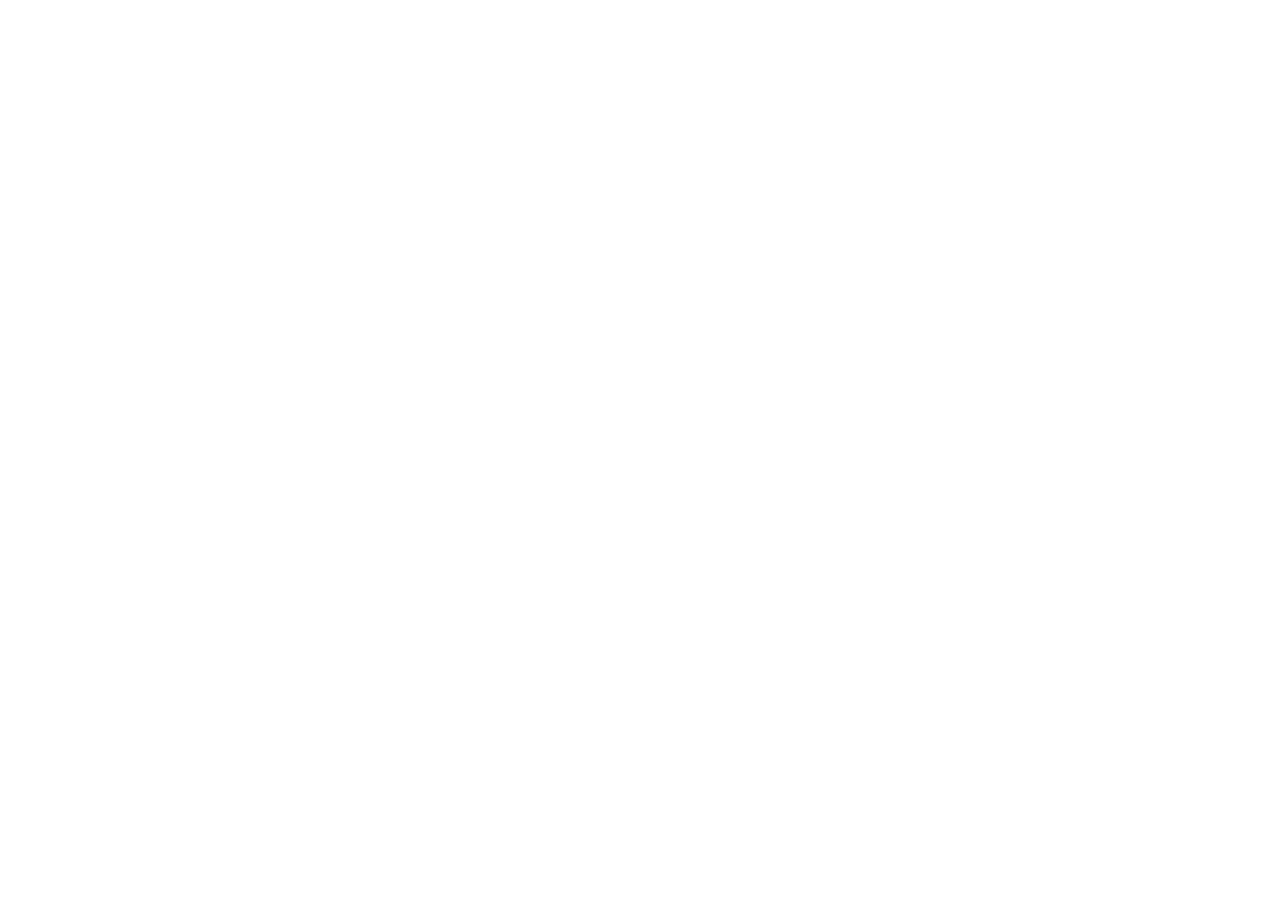
==== commit 3e07e93e: "change" ====
--- a/index.html
+++ b/index.html
@@ -12,6 +12,22 @@
   <style rel="stylesheet" data-noprefix>.slide-loader{position:absolute;pointer-events:none;left:50%;top:50%;-webkit-animation:spin 1.8s linear infinite;-moz-animation:spin 1.8s linear infinite;-ms-animation:spin 1.8s linear infinite;animation:spin 1.8s linear infinite;width:100px;height:100px;-webkit-transform:translate(-50%, -50%);z-index:10000;background:transparent url("[data-uri]") no-repeat center center}.mobile-chrome-warning{position:fixed;width:300px;height:75px;bottom:0px;background:rgba(0,0,0,0.0001);display:none;pointer-events:none}.mobile-chrome-warning-btn{position:absolute;left:-16px;top:-15px;width:107px;height:107px;background:rgba(0,0,0,0.6);border-radius:50%;border:1px solid rgba(255,255,255,0.2);pointer-events:all;-webkit-transform:scale(0.6)}.mobile-chrome-warning-btn svg{position:absolute;left:60%;top:58%;-webkit-transform:translate(-50%, -50%)}.mobile-chrome-warning-bubble{position:relative;color:white;padding:10px;background:rgba(0,0,0,0.8);border-radius:5px;float:left;margin-left:100px;margin-top:15px;pointer-events:none}.mobile-chrome-warning-bubble:before{position:absolute;top:8.5px;left:-20px;width:30px;height:30px;content:'';display:block;width:0;height:0;border-style:solid;border-width:12.5px 20px 12.5px 0;border-color:transparent rgba(0,0,0,0.8) transparent transparent;pointer-events:none}.is-mobile .swipe-resume-arrow{position:fixed;top:30%;left:50%;-webkit-transform:translate(-50%, 0);width:12%}.is-mobile .mobile-chrome-warning-text{position:fixed;top:56%;left:50%;-webkit-transform:translate(-50%, 0);height:30%;width:80%;line-height:43px;text-align:center;color:#aeb7bd;word-break:break-word;font-size:20px}.slide-loader .mobile-loader-dot{display:none}@-ms-keyframes spin{from{-ms-transform:translate(-50%, -50%) rotate(0deg)}to{-ms-transform:translate(-50%, -50%) rotate(360deg)}}@-moz-keyframes spin{from{-moz-transform:translate(-50%, -50%) rotate(0deg)}to{-moz-transform:translate(-50%, -50%) rotate(360deg)}}@-webkit-keyframes spin{from{-webkit-transform:translate(-50%, -50%) rotate(0deg)}to{-webkit-transform:translate(-50%, -50%) rotate(360deg)}}@keyframes spin{from{transform:translate(-50%, -50%) rotate(0deg)}to{transform:translate(-50%, -50%) rotate(360deg)}}body.is-mobile,body.is-theme-unified{background:black}body.is-theme-unified{background:#1b1a1a}.is-mobile .load-container,.is-theme-unified .load-container{position:absolute;left:0;top:0;width:100%;height:100%;background-color:rgba(0,0,0,0.5);z-index:1;visibility:visible;-webkit-transition:visibility 250ms, opacity 250ms linear;-moz-transition:visibility 250ms, opacity 250ms linear;-mz-transition:visibility 250ms, opacity 250ms linear;transition:visibility 250ms, opacity 250ms linear}.is-mobile .hide-slide-loader .load-container,.is-theme-unified .hide-slide-loader .load-container{opacity:0;visibility:hidden}.is-mobile .slide-loader,.is-theme-unified .slide-loader{-webkit-animation:none;-moz-animation:none;-ms-animation:none;animation:none;background:none;text-align:center;width:120px;height:80px;top:60%}.is-theme-unified .slide-loader{top:50%}.is-mobile .slide-loader .mobile-loader-dot,.is-theme-unified .slide-loader .mobile-loader-dot{width:30px;height:30px;background-color:white;border-radius:100%;display:inline-block;-webkit-animation:slide-loader 1s ease-in-out 0s infinite both;-moz-animation:slide-loader 1s ease-in-out 0s infinite both;-ms-animation:slide-loader 1s ease-in-out 0s infinite both;animation:slide-loader 1s ease-in-out 0s infinite both}.is-mobile .slide-loader .dot1,.is-theme-unified .slide-loader .dot1{-webkit-animation-delay:-0.2s;-moz-animation-delay:-0.2s;-ms-animation-delay:-0.2s;animation-delay:-0.2s}.is-mobile .slide-loader .dot2,.is-theme-unified .slide-loader .dot2{-webkit-animation-delay:-0.1s;-moz-animation-delay:-0.1s;-ms-animation-delay:-0.1s;animation-delay:-0.1s}@-ms-keyframes slide-loader{0%,80%,100%{-ms-transform:scale(0.6)}40%{-ms-transform:scale(0)}}@-moz-keyframes slide-loader{0%,80%,100%{-moz-transform:scale(0.6)}40%{-moz-transform:scale(0)}}@-webkit-keyframes slide-loader{0%,80%,100%{-webkit-transform:scale(0.6)}40%{-webkit-transform:scale(0)}}@keyframes slide-loader{0%,80%,100%{transform:scale(0.6)}40%{transform:scale(0)}}.mobile-load-title-overlay{display:none}.is-mobile .mobile-load-title-overlay{display:block;position:fixed;top:0;right:0;bottom:0;left:0;z-index:999;pointer-events:none}.is-mobile .mobile-load-title-overlay .mobile-load-title{position:relative;height:30%;width:80%;margin:0 auto;line-height:43px;text-align:center;color:#aeb7bd;word-break:break-word}@media only screen and (min-width: 320px) and (orientation: landscape){.is-mobile .mobile-load-title{font-size:28.8px;-moz-transform:translateY(33%);-ms-transform:translateY(33%);-webkit-transform:translateY(33%);transform:translateY(33%)}}@media only screen and (min-width: 320px) and (orientation: portrait){.is-mobile .slide-loader{top:55%}.is-mobile .mobile-load-title{font-size:28.8px;-moz-transform:translateY(35%);-ms-transform:translateY(35%);-webkit-transform:translateY(35%);transform:translateY(35%)}}
 </style>
 
+  
+    <script src="lms/APIConstants.js" charset="utf-8"></script>
+    <script src="lms/Configuration.js" charset="utf-8"></script>
+    <script src="lms/UtilityFunctions.js" charset="utf-8"></script>
+    <script src="lms/SCORM2004Functions.js" charset="utf-8"></script>
+    <script src="lms/SCORMFunctions.js" charset="utf-8"></script>
+    <script src="lms/AICCFunctions.js" charset="utf-8"></script>
+    <script src="lms/NONEFunctions.js" charset="utf-8"></script>
+    <script src="lms/LMSAPI.js" charset="utf-8"></script>
+    <script src="lms/API.js" charset="utf-8"></script>
+
+    <script>
+      strContentLocation = "story_html5.html";
+
+      function LoadContent(){}
+    </script>
   
 </head>
 <body class="cs-HTML is-theme-classic" role="application">
@@ -32,6 +48,8 @@
       features: '',
       themeName: 'classic'
     };
+    
+      window.scormdriver_content = window;
     
   </script>
   <script SRC="story_content/user.js" TYPE="text/javascript"></script>
@@ -97,6 +115,10 @@
   </div>
 
   
+    <iframe name="AICCComm" src="lms/AICCComm.html" style="display:none;"></iframe>
+    <iframe name="rusticisoftware_aicc_results" src="lms/blank.html" style="display:none;"></iframe>
+    <iframe name="NothingFrame" src="lms/blank.html" style="display:none;"></iframe>
+  
 
   <link rel="stylesheet" href="html5/lib/stylesheets/main.min.css" data-noprefix />
   <link rel="stylesheet" href="html5/data/css/output.min.css" data-noprefix />
